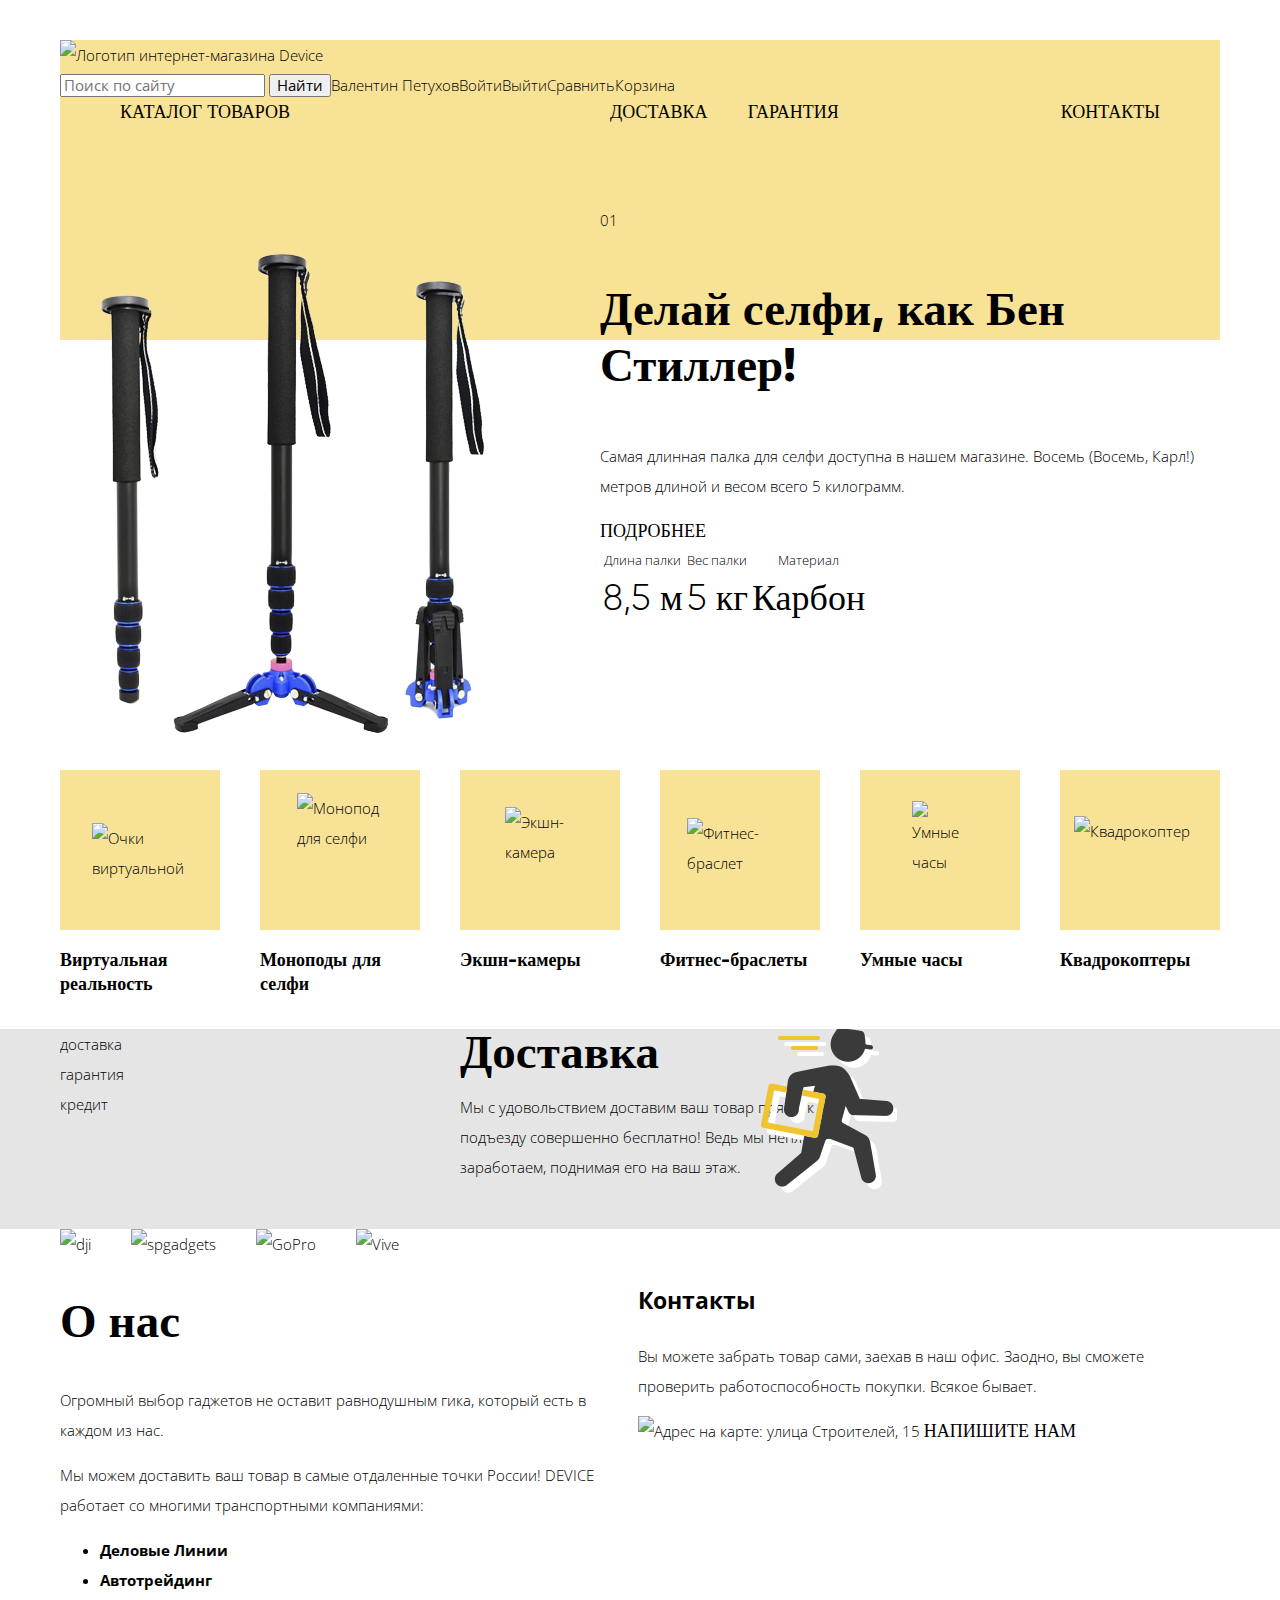
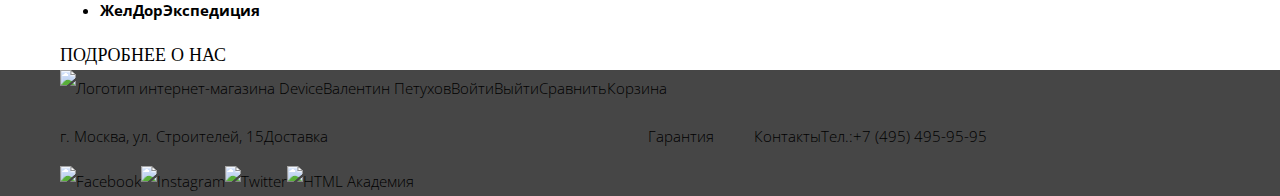
==== index.html @ 49c90ac2 "main page layout added" ====
<!DOCTYPE html>
<html lang="ru">
<head>
    <meta charset="UTF-8">
    <meta name="viewport" content="width=device-width, initial-scale=1.0">
    <meta http-equiv="X-UA-Compatible" content="ie=edge">
    <title>Device</title>
    <link rel="stylesheet" href="css/normalize.css">
    <link rel="stylesheet" href="css/styles.css">
    <link href="https://fonts.googleapis.com/css?family=Open+Sans:300,400&amp;subset=cyrillic" rel="stylesheet">
</head>
<body>
    <header class="main-header">
        <nav class="main-navigation">
            <a class="main-navigation-logo">
                <img src="http://placehold.it/163x35" width="163" height="35" alt="Логотип интернет-магазина Device">
            </a>
            <div class="user-navigation">
                <form class="site-search-form" action="https://echo.htmlacademy.ru" method="GET">
                    <label>
                        <p class="visually-hidden">Поле для ввода строки поиска по сайту</p>
                        <input class="site-search-field" type="text" placeholder="Поиск по сайту">
                    </label>
                    <button type="submit" href="#" class="site-search-button">Найти</button>
                </form>
                <a href="#" class="user-link">Валентин Петухов</a>
                <a href="#" class="login-link">Войти</a>
                <a href="#" class="logout-link">Выйти</a>
                <a href="#" class="compare-link">Сравнить</a>
                <a href="#" class="cart-link">Корзина</a>
            </div>
            <ul class="site-navigation">
                <li class="site-navigation-item">
                    <a href="#">каталог товаров</a>
                    <ul class="sub-navigation">
                        <li class="sub-navigation-item"><a href="#">Виртуальная реальность</a></li>
                        <li class="sub-navigation-item"><a href="#">Фитнес-браслеты</a></li>
                        <li class="sub-navigation-item"><a href="#">Квадрокоптеры</a></li>
                        <li class="sub-navigation-item"><a href="#">Моноподы для селфи</a></li>
                        <li class="sub-navigation-item"><a href="#">Умные часы</a></li>
                        <li class="sub-navigation-item"><a href="#">Экшн-камеры</a></li>
                    </ul>
                </li>
                <li class="site-navigation-item"><a href="#">доставка</a></li>
                <li class="site-navigation-item"><a href="#">гарантия</a></li>
                <li class="site-navigation-item"><a href="#">контакты</a></li>
            </ul>
        </nav>
    </header>
    <main>
        <h1 class="visually-hidden">Интернет-магазин Device</h1>
        <section class="special-offers main-container">
            <h2 class="visually-hidden">Специальные предложения</h2>
            <ul class="special-offers-controls">
                <li>
                    <label for="offer-1"><span class="visually-hidden">Специальное предложение 1</span></label>
                    <input class="visually-hidden" id="offer-1" type="radio" name="special-offers-controls" checked>
                </li>
                <li>
                    <label for="offer-2"><span class="visually-hidden">Специальное предложение 2</span></label>
                    <input class="visually-hidden" id="offer-2" type="radio" name="special-offers-controls">
                </li>
                <li>
                    <label for="offer-3"><span class="visually-hidden">Специальное предложение 3</span></label>
                    <input class="visually-hidden" id="offer-3" type="radio" name="special-offers-controls">
                </li>
            </ul>
            <ul class="special-offers-list">
                <li class="special-offers-item">
                    <h3 class="visually-hidden">Палка для селфи</h3>
                    <p class="special-offers-number">01</p>
                    <img class="special-offers-image" src="img/slider-1.png" 
                        width="384" height="486" alt="Палка селфи">
                    <p class="special-offers-title">Делай селфи, как Бен Стиллер!</p>
                    <p class="special-offers-decription">
                        Самая длинная палка для селфи доступна в нашем магазине.
                        Восемь (Восемь, Карл!) метров длиной и весом всего 5 килограмм.
                    </p>
                    <a href="#" class="button">Подробнее</a>
                    <table class="special-offers-features">
                        <caption class="visually-hidden">Параметры товара</caption>
                        <tr>
                            <th>Длина палки</th>
                            <th>Вес палки</th>
                            <th>Материал</th>
                        </tr>
                        <tr>
                            <td>8,5 м</td>
                            <td>5 кг</td>
                            <td>Карбон</td>
                        </tr>
                    </table>
                </li>
                <li class="special-offers-item hidden">
                    <h3 class="visually-hidden">Фитнес-браслет</h3>
                    <p class="special-offers-number">02</p>
                    <img class="special-offers-image" src="http://placehold.it/384x486" 
                        width="384" height="486" alt="Фитнес-браслет">
                    <p class="special-offers-title">Худеем правильно!</p>
                    <p class="special-offers-decription">
                        Мотивирующие фитнес-браслеты помогут найти в себе силы 
                        не пропускать занятия и соблюдать диету.
                    </p>
                    <a href="#" class="button">Подробнее</a>
                    <table class="special-offers-features">
                        <caption class="visually-hidden">Параметры товара</caption>
                        <tr>
                            <th>Без подзарядки</th>
                        </tr>
                        <tr>
                            <td>48 часов</td>
                        </tr>
                    </table>
                </li>
                <li class="special-offers-item hidden">
                    <h3 class="visually-hidden">Квадрокоптер</h3>
                    <p class="special-offers-number">03</p>
                    <img class="special-offers-image" src="http://placehold.it/526x334" 
                        width="526" height="334" alt="Изображение палки селфи">
                    <p class="special-offers-title">Порхает как бабочка, жалит как пчела!</p>
                    <p class="special-offers-decription">
                        Этот обычный, на первый взгляд, квадрокоптер оснащен 
                        мощным лазером, замаскированным под стандартную камеру.
                    </p>
                    <a href="#" class="button">Подробнее</a>
                    <table class="special-offers-features">
                        <caption class="visually-hidden">Параметры товара</caption>
                        <tr>
                            <th>Дальность полета</th>
                            <th>Радиус поражения</th>
                        </tr>
                        <tr>
                            <td>800 м</td>
                            <td>50 м</td>
                        </tr>
                    </table>
                </li>
            </ul>
        </section>
        <section class="product-types main-container">
            <h2 class="visually-hidden">Перечень типов продуктов</h2>
            <ul class="product-types-list">
                <li class="product-types-item">
                    <a href="#">
                        <p class="product-type-image">
                            <img src="http://placehold.it/97x55" width="97" height="55"
                                alt="Очки виртуальной реальности">
                        </p>
                        <p class="product-type-name">Виртуальная реальность</p>
                    </a>
                </li>
                <li class="product-types-item">
                    <a href="monopods_catalog.html">
                        <p class="product-type-image">
                            <img src="http://placehold.it/86x115" width="86" height="115"
                                alt="Монопод для селфи">
                        </p>
                        <p class="product-type-name">Моноподы для селфи</p>
                    </a>
                </li>
                <li class="product-types-item">
                    <a href="#">
                        <p class="product-type-image">
                            <img src="http://placehold.it/71x87" width="71" height="87"
                                alt="Экшн-камера">
                        </p>
                        <p class="product-type-name">Экшн-камеры</p>
                    </a>
                </li>
                <li class="product-types-item">
                    <a href="#">
                        <p class="product-type-image">
                            <img src="http://placehold.it/107x65" width="107" height="65"
                                alt="Фитнес-браслет">
                        </p>
                        <p class="product-type-name">Фитнес-браслеты</p>
                    </a>
                </li>
                <li class="product-types-item">
                    <a href="#">
                        <p class="product-type-image">
                            <img src="http://placehold.it/56x98" width="56" height="98"
                                alt="Умные часы">
                        </p>
                        <p class="product-type-name">Умные часы</p>
                    </a>
                </li>
                <li class="product-types-item">
                    <a href="#">
                        <p class="product-type-image">
                            <img src="http://placehold.it/97x55" width="132" height="69"
                                alt="Квадрокоптер">
                        </p>
                        <p class="product-type-name">Квадрокоптеры</p>
                    </a>
                </li>
            </ul>
        </section>
        <section class="services">
            <h2 class="visually-hidden">Список услуг магазина</h2>
            <ul class="services-list main-container">
                <li class="services-item">
                    <label for="service-1">доставка</label>
                    <input class="check-box visually-hidden" type="radio" name="service-item" id="service-1" checked>
                    <div class="service-details">
                        <p class="service-name">Доставка</p>
                        <p class="service-description">
                            Мы с удовольствием доставим ваш товар прямо к вашему подъезду совершенно бесплатно! 
                            Ведь мы неплохо заработаем, поднимая его на ваш этаж.
                        </p>
                        <img class="service-image" src="img/delivery.png" 
                            width="136" height="164" alt="Изображение услуги доставки">
                    </div>
                </li>
                <li class="services-item">
                    <label for="service-2">гарантия</label>
                    <input class="check-box visually-hidden" type="radio" name="service-item" id="service-2">
                    <div class="service-details">
                        <p class="service-name">Гарантия</p>
                        <p class="service-description">
                            Если из-за возгорания купленного у нас товара у вас сгорит дом — не переживайте, 
                            мы выдадим вам новый. Товар, не дом, конечно же.
                        </p>
                        <img class="service-image" src="http://placehold.it/171x194" 
                            width="171" height="194" alt="Изображение услуги гарантии">
                    </div>
                </li>
                <li class="services-item">
                    <label for="service-3">кредит</label>
                    <input class="check-box visually-hidden" type="radio" name="service-item" id="service-3">
                    <div class="service-details">
                        <p class="service-name">Кредит</p>
                        <p class="service-description">
                            Залезть в долговую яму стало проще! Кредитные консультанты подберут для вас 
                            наиболее выгодные условия кредита. Выгодные для нашего банка, разумеется.
                        </p>
                        <img class="service-image" src="http://placehold.it/156x186" 
                            width="156" height="186" alt="Изображение услуги кредит">
                    </div>
                </li>
            </ul>
        </section>
        <section class="partners main-container">
            <h2 class="visually-hidden">Список партнеров</h2>
            <ul class="partners-list">
                <li class="partners-list-item">
                    <a href="http://">
                        <img src="http://placehold.it/260x100" width="260" height="100" 
                            alt="dji">
                    </a>
                </li>
                <li class="partners-list-item">
                    <a href="http://">
                        <img src="http://placehold.it/260x100" width="260" height="100" 
                            alt="spgadgets">
                    </a>
                </li>
                <li class="partners-list-item">
                    <a href="http://">
                        <img src="http://placehold.it/260x100" width="260" height="100" 
                            alt="GoPro">
                    </a>
                </li>
                <li class="partners-list-item">
                    <a href="http://">
                        <img src="http://placehold.it/260x100" width="260" height="100" 
                            alt="Vive">
                    </a>
                </li>
            </ul>
        </section>
        <div class="about-us-contancts-wrapper main-container">
            <section class="about-us">
                <h2 class="about-us-header">О нас</h2>
                <p>Огромный выбор гаджетов не оставит равнодушным гика, который есть в каждом из нас.</p>
                <p>
                    Мы можем доставить ваш товар в самые отдаленные точки России! 
                    DEVICE работает со многими транспортными компаниями:
                </p>
                <ul class="transport-companies-list">
                    <li>Деловые Линии</li>
                    <li>Автотрейдинг</li>
                    <li>ЖелДорЭкспедиция</li>
                </ul>    
                <a class="button" href="http://">Подробнее о нас</a>
            </section>
            <section class="contacts">
                <h2 class="contacts-header">Контакты</h2>
                <p>
                    Вы можете забрать товар сами, заехав в наш офис. Заодно, вы сможете проверить работоспособность покупки. 
                    Всякое бывает.
                </p>
                <img src="http://placehold.it/560x222" width="560" height="222" alt="Адрес на карте: улица Строителей, 15">
                <a class="button" href="http://">Напишите нам</a>
            </section>
        </div>
    </main>
    <footer class="main-footer">
        <div class="footer-wrapper main-container">
            <div class="footer-user-navigation">
                <a class="footer-navigation-logo">
                    <img src="http://placehold.it/163x35" width="163" height="35" alt="Логотип интернет-магазина Device">
                </a>
                <div class="user-navigation">
                    <a href="#" class="user-link">Валентин Петухов</a>
                    <a href="#" class="login-link">Войти</a>
                    <a href="#" class="logout-link">Выйти</a>
                    <a href="#" class="compare-link">Сравнить</a>
                    <a href="#" class="cart-link">Корзина</a>
                </div>
            </div>
            <div class="footer-contacts-site-navigation">
                <p class="address">г. Москва, ул. Строителей, 15</p>
                <ul class="footer-site-navigation">
                    <li class="site-navigation-item"><a href="#">Доставка</a></li>
                    <li class="site-navigation-item"><a href="#">Гарантия</a></li>
                    <li class="site-navigation-item"><a href="#">Контакты</a></li>
                </ul>
                <p class="phone">Тел.:<a href="tel:+7(495)495-95-95">+7 (495) 495-95-95</a></p>
            </div>
            <div class="footer-social-links-logo">
                <ul class="footer-social-links">
                    <li class="social-links-item">
                        <a href="http://facebook.com">
                            <img class="social-image" src="http://placehold.it/32x32" width="32" height="32" alt="Facebook">
                            <span class="visually-hidden">Facebook</span>
                        </a>
                    </li>
                    <li class="social-links-item">
                        <a href="http://instagram.com">
                            <img class="social-image" src="http://placehold.it/32x32" width="32" height="32" alt="Instagram">
                            <span class="visually-hidden">Instagram</span>
                        </a>
                    </li>
                    <li class="social-links-item">
                        <a href="http://twitter.com">
                            <img class="social-image" src="http://placehold.it/32x32" width="32" height="32" alt="Twitter">
                            <span class="visually-hidden">Twitter</span>
                        </a>
                    </li>
                </ul>
                <a href="#" class="html-academy-logo">
                    <img src="http://placehold.it/27x35" width="27" height="35" alt="HTML Академия">
                    <span class="visually-hidden">HTML Академия</span>
                </a>
            </div>
        </div>
    </footer>

    <!-- Modals -->
    <section class="modal-write-us modal hidden">
        <h3 class="visually-hidden">Форма для отправки сообщения</h3>
        <form method="POST" action="https://echo.htmlacademy.ru">
            <p class="name-email">
                <label class="name-label">Ваше имя:
                    <input type="text" id="name" placeholder="Имя Фамилия">
                </label>
                <label class="email-label">Ваш e-mail:
                    <input type="text" id="email" placeholder="email@example.com">
                </label>
            </p>
            <label class="message-label">Текст письма:
                <textarea id="message" cols="30" rows="10" placeholder="В свободной форме"></textarea>
            </label>
            <button class="button" type="submit">Отправить</button>
        </form>
        <button class="modal-close" type="button"><span class="visually-hidden">Закрыть</span></button>
    </section>
    
    <section class="modal-contacts-map modal hidden">
        <h3 class="visually-hidden">Адрес магазина на карте</h3>
        <img src="http://placehold.it/960x559" width="960" height="559"
            alt="Адрес магазина: Москва улица Строителей дом 15">
        <button class="modal-close" type="button"><span class="visually-hidden">Закрыть</span></button>
    </section>
    
    <div class="modal-layer"></div>
</body>
</html>
---- css/styles.css ----
/*External fonts*/
@font-face {
    font-family: 'gilroy-extrabold';
    src: url('../fonts/gilroy-extrabold-webfont.woff2') format('woff2'),
         url('../fonts/gilroy-extrabold-webfont.woff') format('woff');
    font-weight: normal;
    font-style: normal;
}

@font-face {
    font-family: 'gilroy-light';
    src: url('../fonts/gilroy-light-webfont.woff2') format('woff2'),
         url('../fonts/gilroy-light-webfont.woff') format('woff');
    font-weight: normal;
    font-style: normal;
}

/*Base styling*/

*, 
*::before, 
*::after {
    box-sizing: inherit;
}

.visually-hidden:not(:focus):not(:active),
input[type="checkbox"].visually-hidden,
input[type="radio"].visually-hidden {
    position: absolute;

    width: 1px;
    height: 1px;
    margin: -1px;
    border: 0;
    padding: 0;

    white-space: nowrap;
    clip-path: inset(100%);
    clip: rect(0 0 0 0);
    overflow: hidden;
}

body {
    font-family: 'Open Sans', sans-serif;
    font-size: 15px;
    line-height: 2;
    font-weight: 300;
    font-style: normal;

    box-sizing: border-box;
    min-width: 1200px;
}

a {
    color: inherit;
    text-decoration: none;
}

.button {
    font-family: "gilroy-extrabold";
    font-size: 18px;
    line-height: 1.33;
    text-transform: uppercase;
}

.hidden {
    display: none;
}

/* main page*/
.main-container {
    width: 1160px;
    margin: 0 auto;
}

/* Header */

.main-header {
    color: black;
    background-color: #f7e296;

    width: 1160px;
    height: 300px;
    margin: 40px auto 0;

/*     position: relative;
    z-index: 1; */
}

.user-navigation {
    display: flex;
}

.site-navigation {
    font-family: "gilroy-extrabold";
    font-size: 18px;
    line-height: 1.33;
    text-transform: uppercase;

    list-style: none;
    padding: 0;
    margin: 0 60px 0 60px;

    display: flex;
}

.site-navigation-item:first-child {
    margin-right: 320px;
}

.site-navigation-item:nth-child(2) {
    margin-right: 40px;
}

.site-navigation-item:nth-child(3) {
    margin-right: auto;
}

.sub-navigation {
    font-family: 'Open Sans', sans-serif;
    font-size: 15px;
    line-height: 2.4;
    font-weight: 300;
    font-style: normal;
    text-transform: none;

    list-style: none;
    padding: 0;

    display: none;
    flex-wrap: wrap;
}

.site-navigation-item:first-child:hover > .sub-navigation {
    display: flex;
}

/*special offers*/

.special-offers {
    margin-top: -150px;
}

.special-offers-list {
    list-style: none;
}

.special-offers-controls {
    display: none;
}

.special-offers-item {
    padding-left: 500px;
    min-height: 550px;
}

.special-offers-image {
    position: absolute;
    margin-left: -500px;
}

.special-offers-title {
    font-family: "gilroy-extrabold";
    font-size: 47px;
    line-height: 1.19;
    font-weight: 800;
    font-style: normal;
}

.special-offers-features th {
    font-size: 13px;
    line-height: 1.5;
    font-weight: 300;
    font-style: normal;
}

.special-offers-features td {
    font-family: "gilroy-light";
    font-size: 36px;
    line-height: 1.33;
    font-weight: 300;
    font-style: normal;
}

/*product types*/

.product-types-list {
    list-style: none;
    padding: 0;

    display: flex;
    flex-wrap: wrap;
}

.product-types-item {
    width: 160px;
    margin-right: 40px;
}

.product-types-item:last-child {
    margin-right: 0;
}

.product-type-image {
    height: 160px;
    margin: 0;

    background-color: rgba(240, 197, 46, 0.5);

    display: flex;
    justify-content: center;
    align-items: center;
}

.product-type-name {
    font-family: "gilroy-extrabold";
    font-size: 18px;
    line-height: 1.33;
    font-weight: 800;
    font-style: normal;
}

/* Services*/

.services {
    background-color: #e5e5e5;

    min-height: 200px;
}

.services-list {
    list-style: none;
    padding: 0;
}

.services-item {
    position: relative;
}

.service-details {
    position: absolute;
    margin-left: 400px;
    top: 0;

    display: none;
}

.check-box:checked + .service-details {
    display: block;
}

.service-name {
    font-family: "gilroy-extrabold";
    font-size: 47px;
    line-height: 1.02;
    font-weight: 800;
    font-style: normal;

    margin: 0;
}

.service-description {
    width: 437px;
}

.service-image {
    position: absolute;
    top: 0;
    right: 0;
}

/*Partners*/
.partners-list {
    list-style: none;
    padding: 0;
    margin: 0;

    display: flex;
}

.partners-list-item {
    margin-right: 40px;
}

.partners-list-item:last-child {
    margin-right: 0;
}

/* about us*/

.about-us-contancts-wrapper {
    display: flex;
}

.about-us-header {
    font-family: "gilroy-extrabold";
    font-size: 47px;
    line-height: 1.02;
    font-weight: 800;
    font-style: normal;
}

.transport-companies-list {
    font-weight: bold;
}

/*Footer*/

.main-footer {
    background-color: #464646;
}

.footer-user-navigation {
    font-size: 15px;
    line-height: 2.4;

    display: flex;
}

.footer-contacts-site-navigation {
    display: flex;
}

.footer-social-links-logo {
    display: flex;
}

.footer-site-navigation {
    list-style: none;
    padding: 0;
    
    display: flex;
}

.footer-social-links {
    list-style: none;
    padding: 0;
    margin: 0;
    
    display: flex;
}

/*Modals*/
.modal-write-us label {
    font-family: "gilroy-extrabold";
    font-size: 18px;
    line-height: 1.33;
    font-weight: 800;
    font-style: normal;
}

/*Catalog */
.catalog-header {
    font-family: "gilroy-extrabold";
    font-size: 47px;
    line-height: 1.02;
    font-weight: 800;
    font-style: normal;
}

/*breadcrumbs*/
.breadcrumbs-item {
    font-size: 14px;
    line-height: 1.71;
    font-weight: 300;
    font-style: normal;
}

/*catalog-filter*/
.catalog-filter-header {
    font-family: "gilroy-extrabold";
    font-size: 16px;
    line-height: 1.5;
    font-weight: 800;
    letter-spacing: 3.2px;
    font-style: normal;
    text-transform: uppercase;
}

.catalog-filter legend {
    font-family: "gilroy-extrabold";
    font-size: 18px;
    line-height: 1.33;
    font-weight: 800;
    letter-spacing: 0.2px;
    font-style: normal;
}

.catalog-filter label {
    font-size: 14px;
    line-height: 2.86;
    font-weight: 300;
    font-style: normal;
}

/*Products*/
.products-sort-header {
    font-family: "gilroy-extrabold";
    font-size: 16px;
    line-height: 1.5;
    font-weight: 800;
    letter-spacing: 3.2px;
    font-style: normal;
    text-transform: uppercase;  
}

.products-sort-type-item {
    font-size: 14px;
    line-height: 1.29;
    font-weight: 300;
    font-style: normal;
}

.compare-button {
    font-size: 13px;
    line-height: 2.77;
    font-weight: 300;
    font-style: normal;
}

.product-name {
    font-family: "gilroy-extrabold";
    font-size: 18px;
    line-height: 1.33;
    font-weight: 800;
    letter-spacing: 0.2px;
    font-style: normal;
}

.product-price {
    font-family: "gilroy-light";
    font-size: 16px;
    line-height: 1.5;
    font-weight: 300;
    letter-spacing: 0.2px;
    font-style: normal;
}

.pagination-item {
    font-family: "gilroy-extrabold";
    font-size: 16px;
    line-height: 1.5;
    font-weight: 800;
    letter-spacing: 3.2px;
    font-style: normal;
}
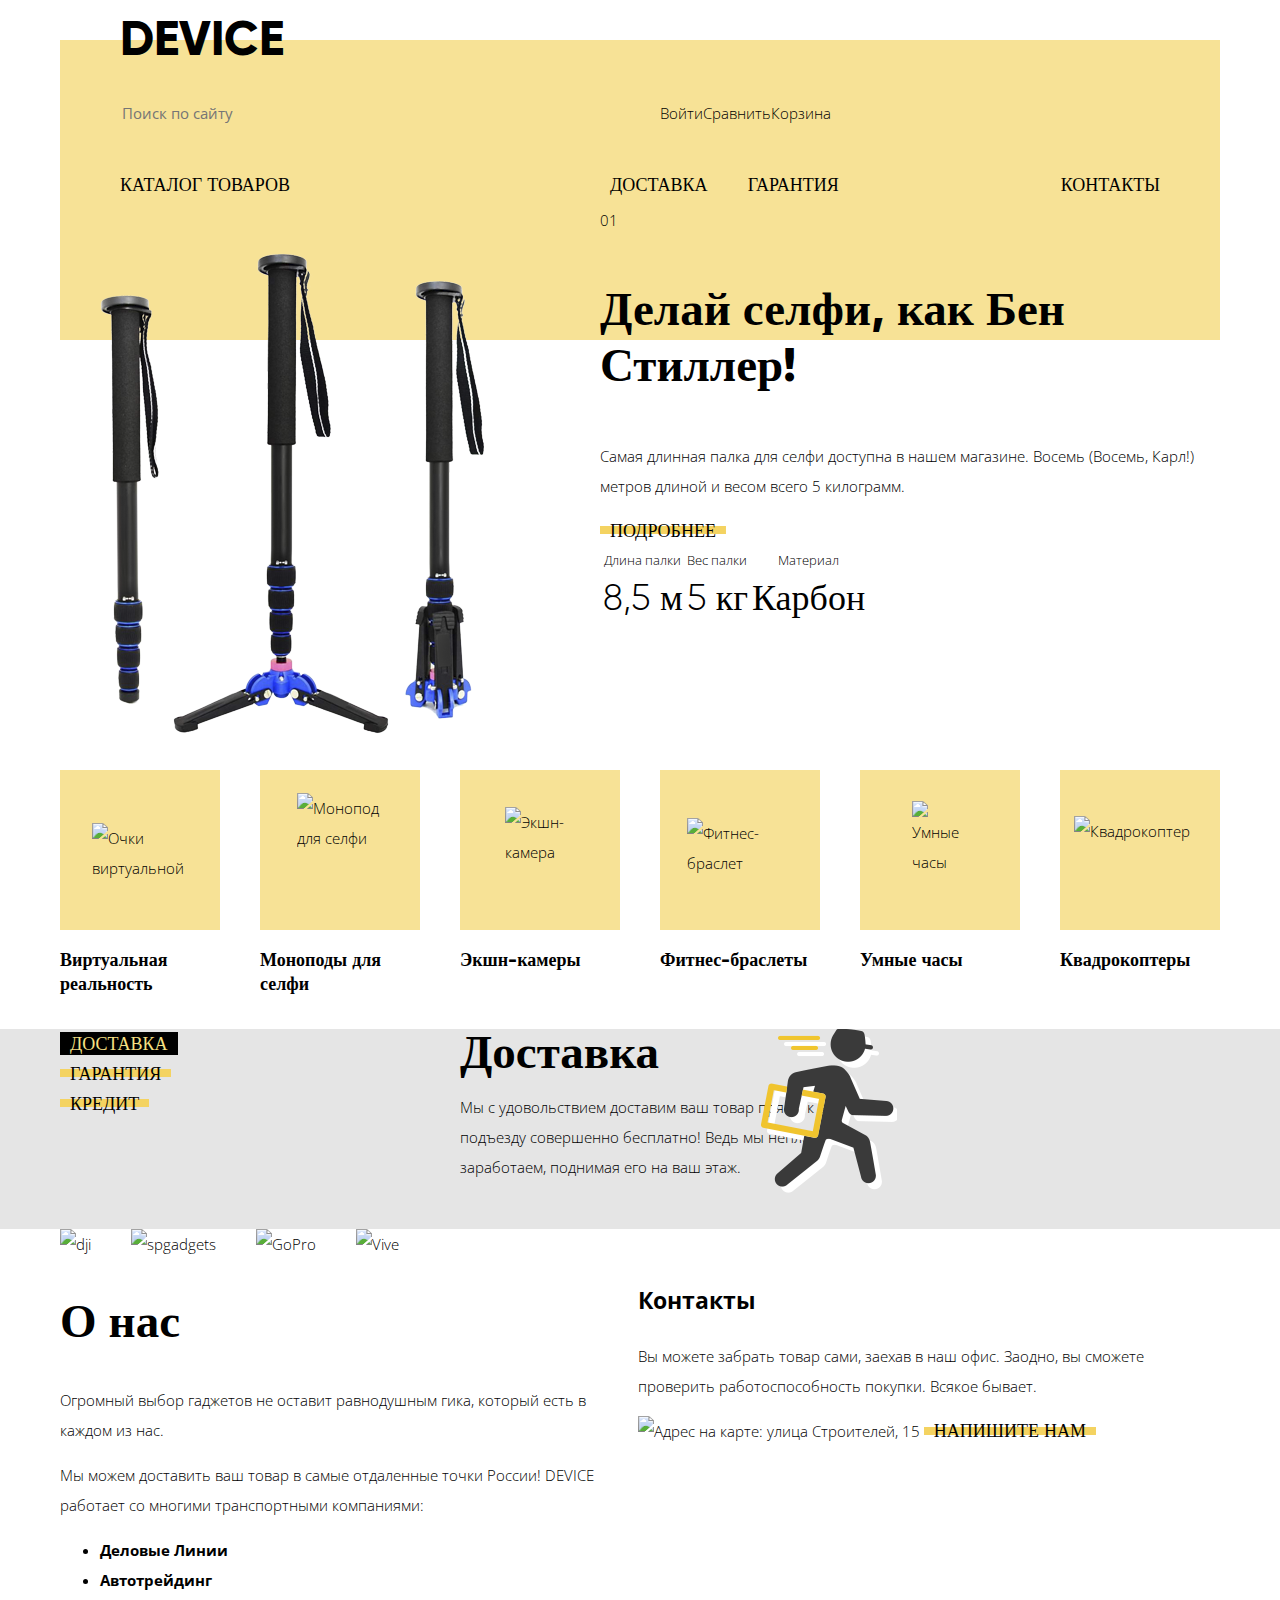
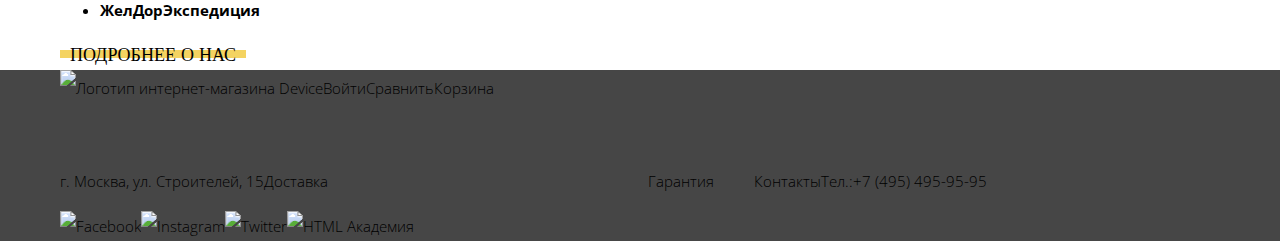
==== commit 267aea86: "header layout corrections" ====
--- a/index.html
+++ b/index.html
@@ -12,16 +12,14 @@
 <body>
     <header class="main-header">
         <nav class="main-navigation">
-            <a class="main-navigation-logo">
-                <img src="http://placehold.it/163x35" width="163" height="35" alt="Логотип интернет-магазина Device">
-            </a>
+            <a class="main-navigation-logo">DEVICE</a>
             <div class="user-navigation">
                 <form class="site-search-form" action="https://echo.htmlacademy.ru" method="GET">
-                    <label>
-                        <p class="visually-hidden">Поле для ввода строки поиска по сайту</p>
-                        <input class="site-search-field" type="text" placeholder="Поиск по сайту">
+                    <label for="site-search-field"> <!-- TODO: Place search pic on label? -->
+                        <p class="visually-hidden">Поле поиска по сайту</p>
                     </label>
-                    <button type="submit" href="#" class="site-search-button">Найти</button>
+                    <input class="site-search-field" type="text" placeholder="Поиск по сайту" id="site-search-field">
+                    <button class="site-search-button" type="submit">Найти</button>
                 </form>
                 <a href="#" class="user-link">Валентин Петухов</a>
                 <a href="#" class="login-link">Войти</a>
@@ -36,7 +34,7 @@
                         <li class="sub-navigation-item"><a href="#">Виртуальная реальность</a></li>
                         <li class="sub-navigation-item"><a href="#">Фитнес-браслеты</a></li>
                         <li class="sub-navigation-item"><a href="#">Квадрокоптеры</a></li>
-                        <li class="sub-navigation-item"><a href="#">Моноподы для селфи</a></li>
+                        <li class="sub-navigation-item"><a href="monopods_catalog.html">Моноподы для селфи</a></li>
                         <li class="sub-navigation-item"><a href="#">Умные часы</a></li>
                         <li class="sub-navigation-item"><a href="#">Экшн-камеры</a></li>
                     </ul>
@@ -200,8 +198,8 @@
             <h2 class="visually-hidden">Список услуг магазина</h2>
             <ul class="services-list main-container">
                 <li class="services-item">
-                    <label for="service-1">доставка</label>
                     <input class="check-box visually-hidden" type="radio" name="service-item" id="service-1" checked>
+                    <label class="button" for="service-1">доставка</label>
                     <div class="service-details">
                         <p class="service-name">Доставка</p>
                         <p class="service-description">
@@ -213,8 +211,8 @@
                     </div>
                 </li>
                 <li class="services-item">
-                    <label for="service-2">гарантия</label>
                     <input class="check-box visually-hidden" type="radio" name="service-item" id="service-2">
+                    <label class="button" for="service-2">гарантия</label>
                     <div class="service-details">
                         <p class="service-name">Гарантия</p>
                         <p class="service-description">
@@ -226,8 +224,8 @@
                     </div>
                 </li>
                 <li class="services-item">
-                    <label for="service-3">кредит</label>
                     <input class="check-box visually-hidden" type="radio" name="service-item" id="service-3">
+                    <label class="button" for="service-3">кредит</label>
                     <div class="service-details">
                         <p class="service-name">Кредит</p>
                         <p class="service-description">
--- a/css/styles.css
+++ b/css/styles.css
@@ -47,8 +47,13 @@
     font-weight: 300;
     font-style: normal;
 
+    background-color: #fff;
+
     box-sizing: border-box;
     min-width: 1200px;
+
+    display: flex;
+    flex-direction: column;
 }
 
 a {
@@ -61,6 +66,18 @@
     font-size: 18px;
     line-height: 1.33;
     text-transform: uppercase;
+
+    background-image: linear-gradient(#f4d361, #f4d361);
+    background-size: 100% 8px;
+    background-repeat: no-repeat;
+    background-position: center;
+
+    padding-right: 10px;
+    padding-left: 10px; 
+}
+
+.button:hover {
+    background-size: 100%;
 }
 
 .hidden {
@@ -82,13 +99,59 @@
     width: 1160px;
     height: 300px;
     margin: 40px auto 0;
+    padding: 0 60px;
 
 /*     position: relative;
     z-index: 1; */
 }
 
+.main-navigation-logo {
+    font-family: "gilroy-extrabold";
+    font-size: 48px;
+    line-height: 1;
+
+    color: #000;
+    
+    display: block;
+    margin: -25px 0 35px 0;
+}
+
 .user-navigation {
     display: flex;
+    margin-bottom: 45px;
+}
+
+.site-search-form {
+    min-width: 440px;
+    margin-right: 100px;
+}
+
+.site-search-field {
+    background-color: transparent;
+    border: none;
+
+    width: 340px;
+}
+
+.site-search-field:focus {
+    outline: none;
+    border-bottom: 1px solid #000;
+}
+
+.site-search-button {
+    display: none;
+}
+
+.site-search-field:focus + .site-search-button {
+    display: inline;
+}
+
+.user-link {
+    display: none;
+}
+
+.logout-link {
+    display: none;
 }
 
 .site-navigation {
@@ -99,7 +162,7 @@
 
     list-style: none;
     padding: 0;
-    margin: 0 60px 0 60px;
+    margin: 0;
 
     display: flex;
 }
@@ -126,14 +189,34 @@
 
     list-style: none;
     padding: 0;
-
-    display: none;
+    width: 600px;
+
+    display: none;
+}
+
+.site-navigation-item:first-child:hover > .sub-navigation {
+    display: flex;
     flex-wrap: wrap;
-}
-
-.site-navigation-item:first-child:hover > .sub-navigation {
-    display: flex;
-}
+
+    position: absolute;
+}
+
+.sub-navigation-item {
+    margin-right: 40px;
+}
+
+.sub-navigation-item:nth-child(3n + 1) {
+    min-width: 200px;
+}
+
+.sub-navigation-item:nth-child(3n + 2) {
+    min-width: 160px;
+}
+
+.sub-navigation-item:nth-child(6n) {
+    min-width: 200px;
+}
+
 
 /*special offers*/
 
@@ -245,8 +328,16 @@
     display: none;
 }
 
-.check-box:checked + .service-details {
+.check-box:checked ~ .service-details {
     display: block;
+}
+
+.check-box:checked + .button {
+    width: 278px;
+
+    color: #f7e184;
+    background-color: #000;
+    background-image: none;
 }
 
 .service-name {
@@ -359,11 +450,29 @@
 }
 
 /*breadcrumbs*/
+
+.breadcrumbs-list {
+    list-style: none;
+    margin: 0;
+    padding: 0;
+
+    display: flex;
+    flex-wrap: wrap;
+}
+
 .breadcrumbs-item {
     font-size: 14px;
     line-height: 1.71;
     font-weight: 300;
     font-style: normal;
+
+    margin-right: 40px;
+}
+
+/*Product catalog*/
+
+.catalog-wrapper {
+    display: flex;
 }
 
 /*catalog-filter*/
@@ -394,6 +503,16 @@
 }
 
 /*Products*/
+
+.products-sort-type {
+    list-style: none;
+
+    margin: 0;
+    padding: 0;
+
+    display: flex;
+}
+
 .products-sort-header {
     font-family: "gilroy-extrabold";
     font-size: 16px;
@@ -411,11 +530,30 @@
     font-style: normal;
 }
 
+.products-list {
+    list-style: none;
+    margin: 0;
+    padding: 0;
+
+    display: flex;
+    flex-wrap: wrap;
+}
+
+.products-item {
+    margin-right: 40px;
+}
+
+.add-to-bucket-button {
+    display: none;
+}
+
 .compare-button {
     font-size: 13px;
     line-height: 2.77;
     font-weight: 300;
     font-style: normal;
+
+    display: none;
 }
 
 .product-name {
@@ -436,6 +574,14 @@
     font-style: normal;
 }
 
+.pagination {
+    list-style: none;
+    margin: 0;
+    padding: 0;
+
+    display: flex;
+}
+
 .pagination-item {
     font-family: "gilroy-extrabold";
     font-size: 16px;
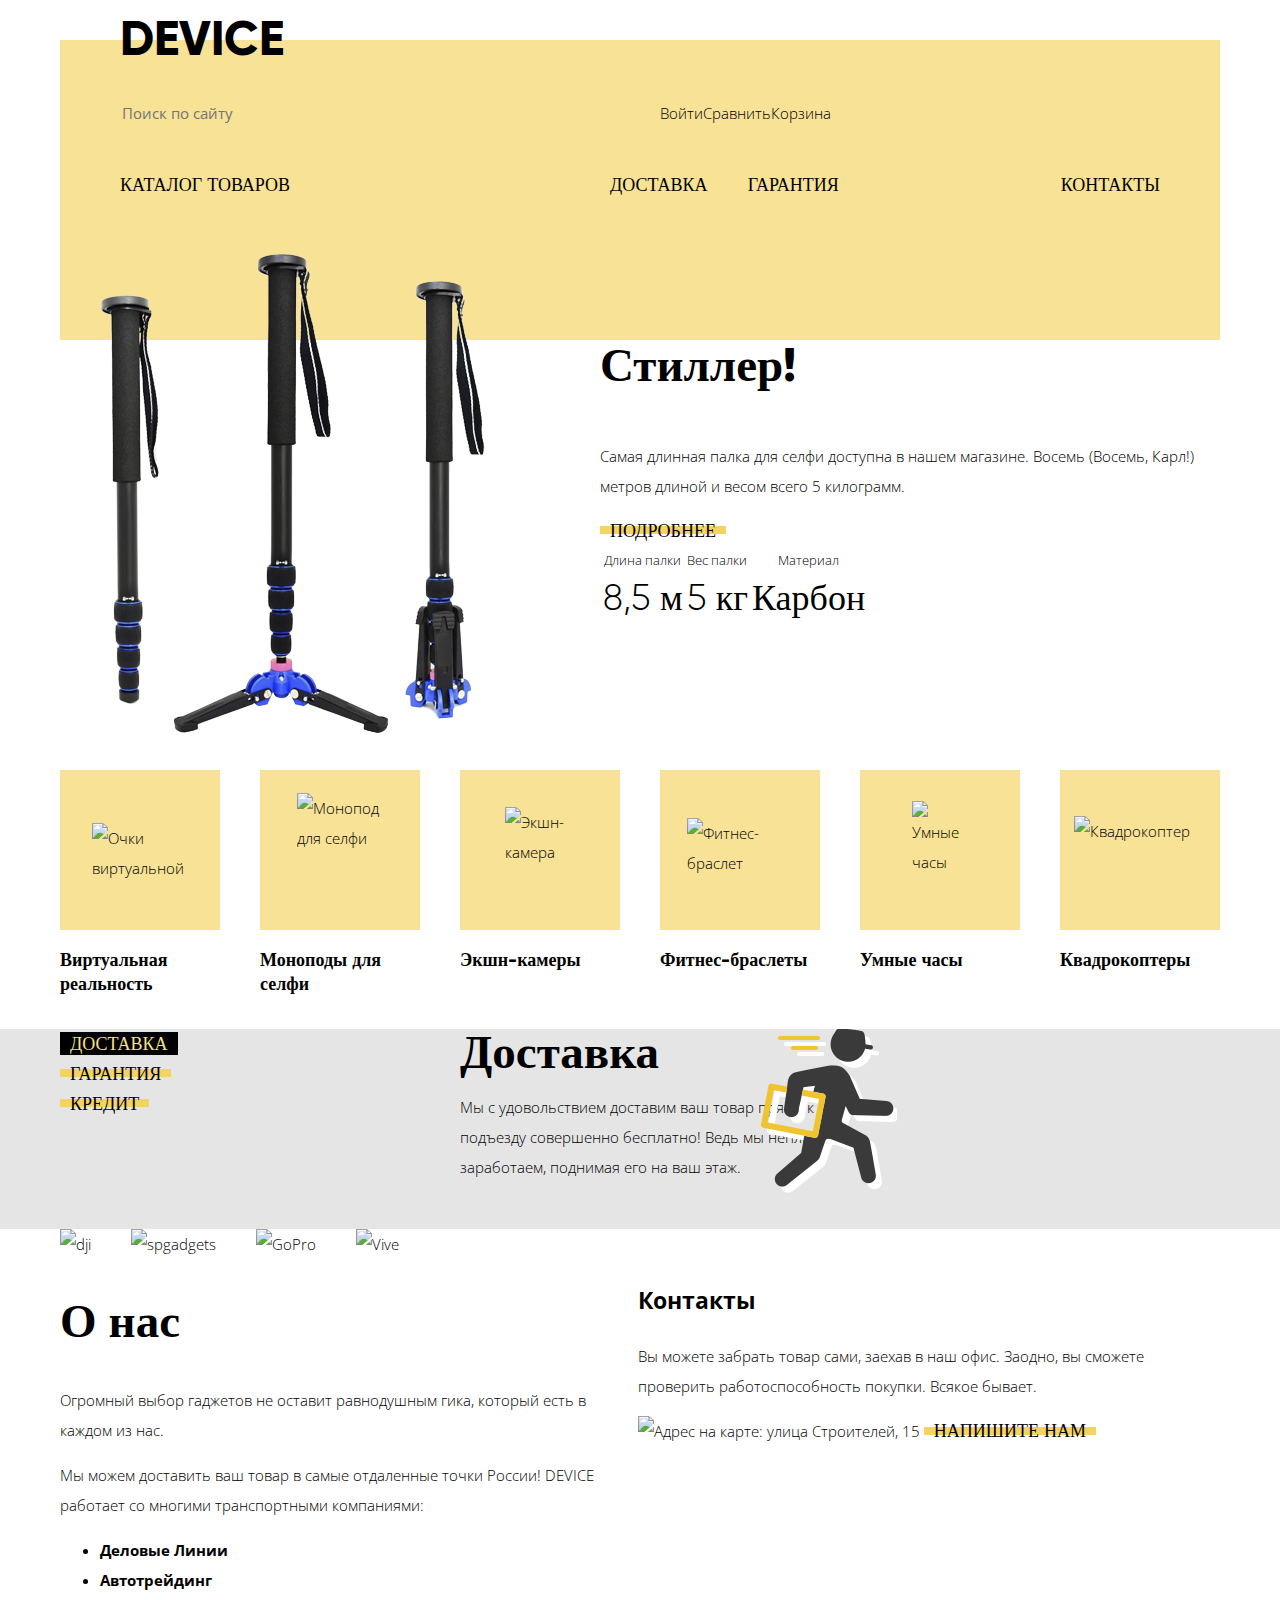
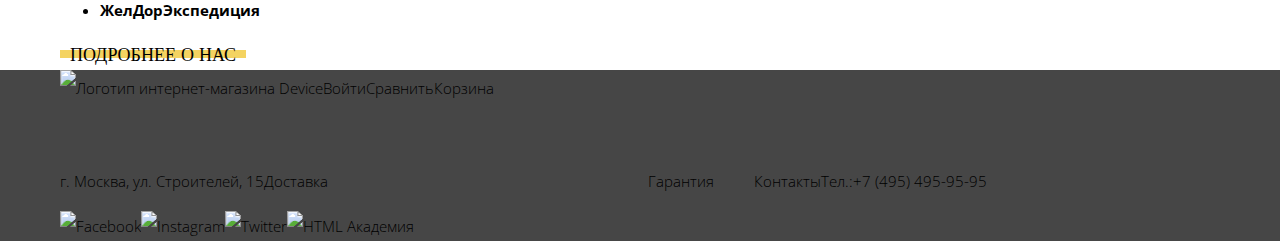
==== commit 25c79573: "header dropdown menu fixed" ====
--- a/index.html
+++ b/index.html
@@ -9,10 +9,10 @@
     <link rel="stylesheet" href="css/styles.css">
     <link href="https://fonts.googleapis.com/css?family=Open+Sans:300,400&amp;subset=cyrillic" rel="stylesheet">
 </head>
-<body>
+<body class="main">
     <header class="main-header">
         <nav class="main-navigation">
-            <a class="main-navigation-logo">DEVICE</a>
+            <a class="main-navigation-logo" href="#">DEVICE</a>
             <div class="user-navigation">
                 <form class="site-search-form" action="https://echo.htmlacademy.ru" method="GET">
                     <label for="site-search-field"> <!-- TODO: Place search pic on label? -->
@@ -30,14 +30,16 @@
             <ul class="site-navigation">
                 <li class="site-navigation-item">
                     <a href="#">каталог товаров</a>
-                    <ul class="sub-navigation">
-                        <li class="sub-navigation-item"><a href="#">Виртуальная реальность</a></li>
-                        <li class="sub-navigation-item"><a href="#">Фитнес-браслеты</a></li>
-                        <li class="sub-navigation-item"><a href="#">Квадрокоптеры</a></li>
-                        <li class="sub-navigation-item"><a href="monopods_catalog.html">Моноподы для селфи</a></li>
-                        <li class="sub-navigation-item"><a href="#">Умные часы</a></li>
-                        <li class="sub-navigation-item"><a href="#">Экшн-камеры</a></li>
-                    </ul>
+                    <div class="sub-navigation-wrapper">
+                        <ul class="sub-navigation">
+                            <li class="sub-navigation-item"><a href="#">Виртуальная реальность</a></li>
+                            <li class="sub-navigation-item"><a href="#">Фитнес-браслеты</a></li>
+                            <li class="sub-navigation-item"><a href="#">Квадрокоптеры</a></li>
+                            <li class="sub-navigation-item"><a href="monopods_catalog.html">Моноподы для селфи</a></li>
+                            <li class="sub-navigation-item"><a href="#">Умные часы</a></li>
+                            <li class="sub-navigation-item"><a href="#">Экшн-камеры</a></li>
+                        </ul>
+                    </div>
                 </li>
                 <li class="site-navigation-item"><a href="#">доставка</a></li>
                 <li class="site-navigation-item"><a href="#">гарантия</a></li>
--- a/css/styles.css
+++ b/css/styles.css
@@ -97,12 +97,14 @@
     background-color: #f7e296;
 
     width: 1160px;
-    height: 300px;
     margin: 40px auto 0;
     padding: 0 60px;
-
-/*     position: relative;
-    z-index: 1; */
+    
+    position: relative;
+}
+
+.main .main-header {
+    height: 300px;
 }
 
 .main-navigation-logo {
@@ -179,6 +181,20 @@
     margin-right: auto;
 }
 
+.sub-navigation-wrapper {
+    background-color: #f7e296;
+
+    width: 100%;
+    height: 143px;
+    margin-left: -60px;
+    padding-left: 60px;
+
+    position: absolute;
+    z-index: 1;
+    
+    display: none;
+}
+
 .sub-navigation {
     font-family: 'Open Sans', sans-serif;
     font-size: 15px;
@@ -191,14 +207,12 @@
     padding: 0;
     width: 600px;
 
-    display: none;
-}
-
-.site-navigation-item:first-child:hover > .sub-navigation {
     display: flex;
     flex-wrap: wrap;
-
-    position: absolute;
+}
+
+.site-navigation-item:first-child:hover > .sub-navigation-wrapper {
+    display: block;
 }
 
 .sub-navigation-item {
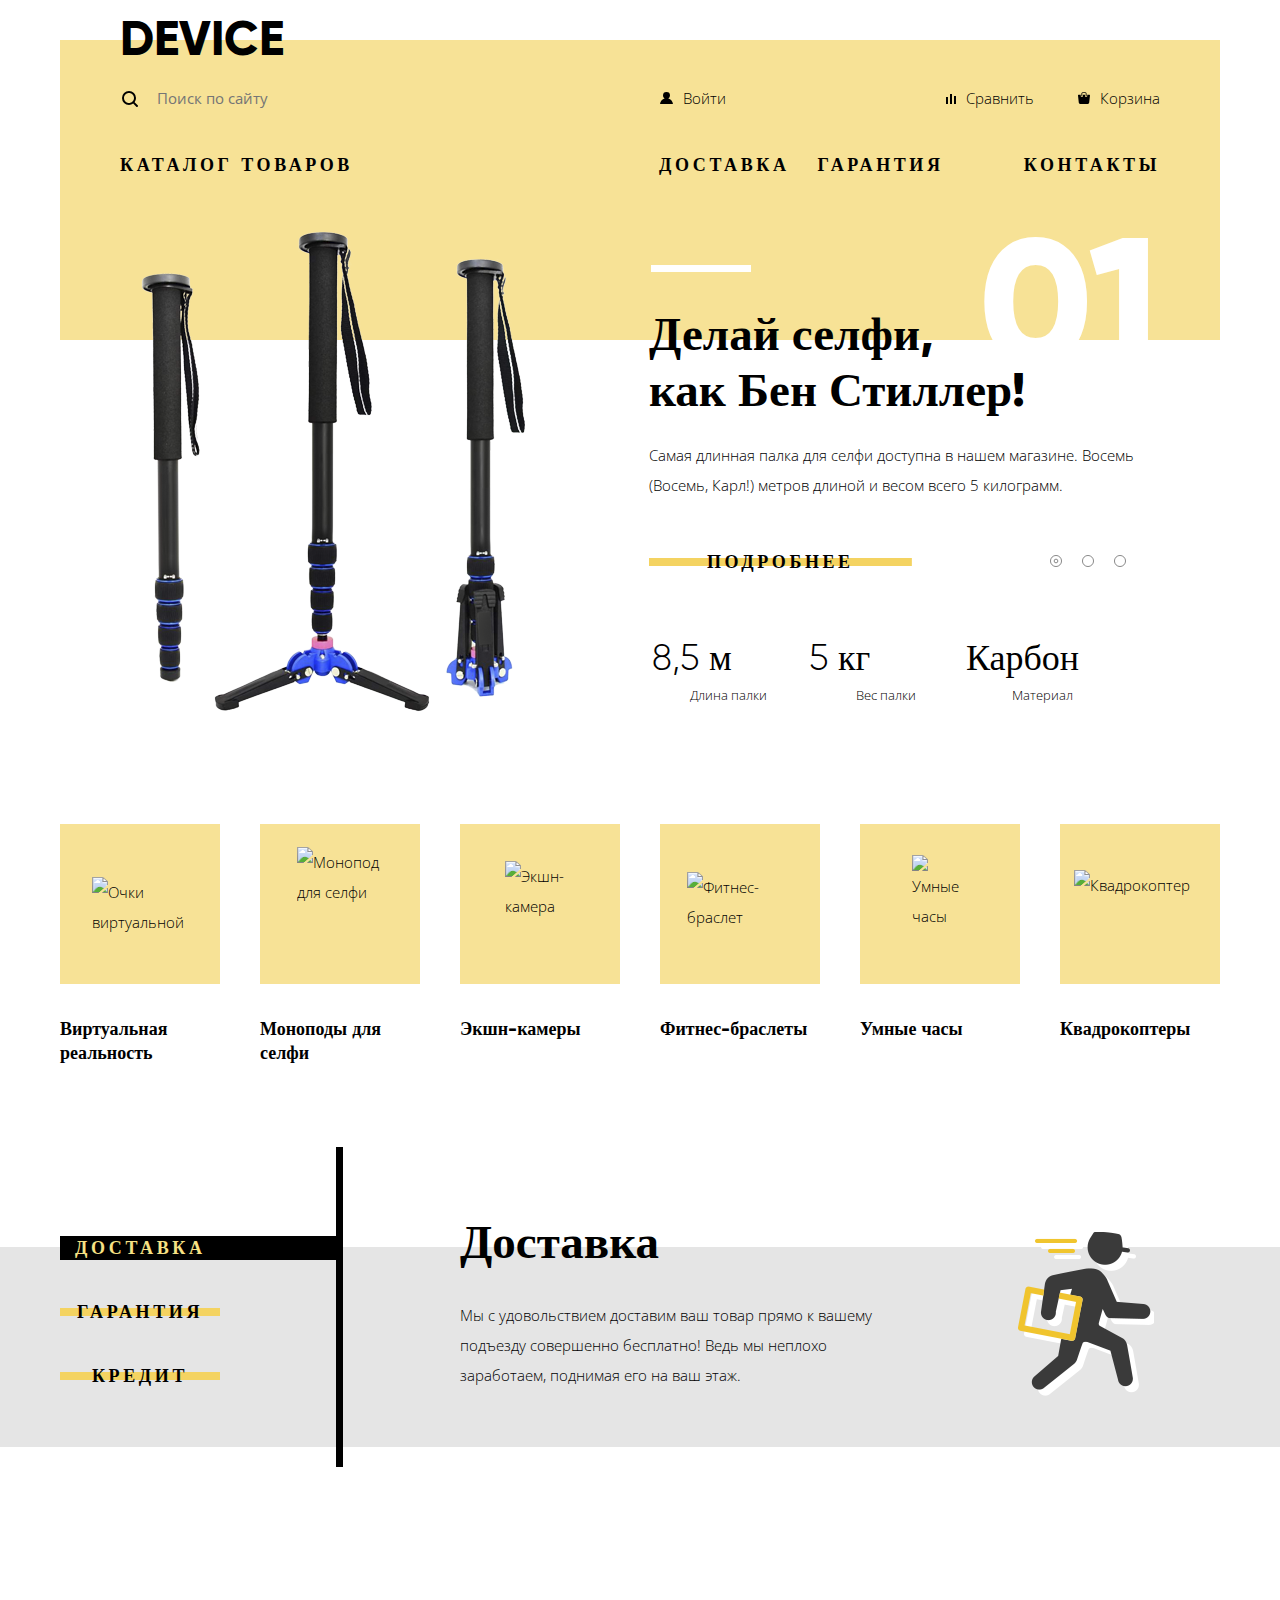
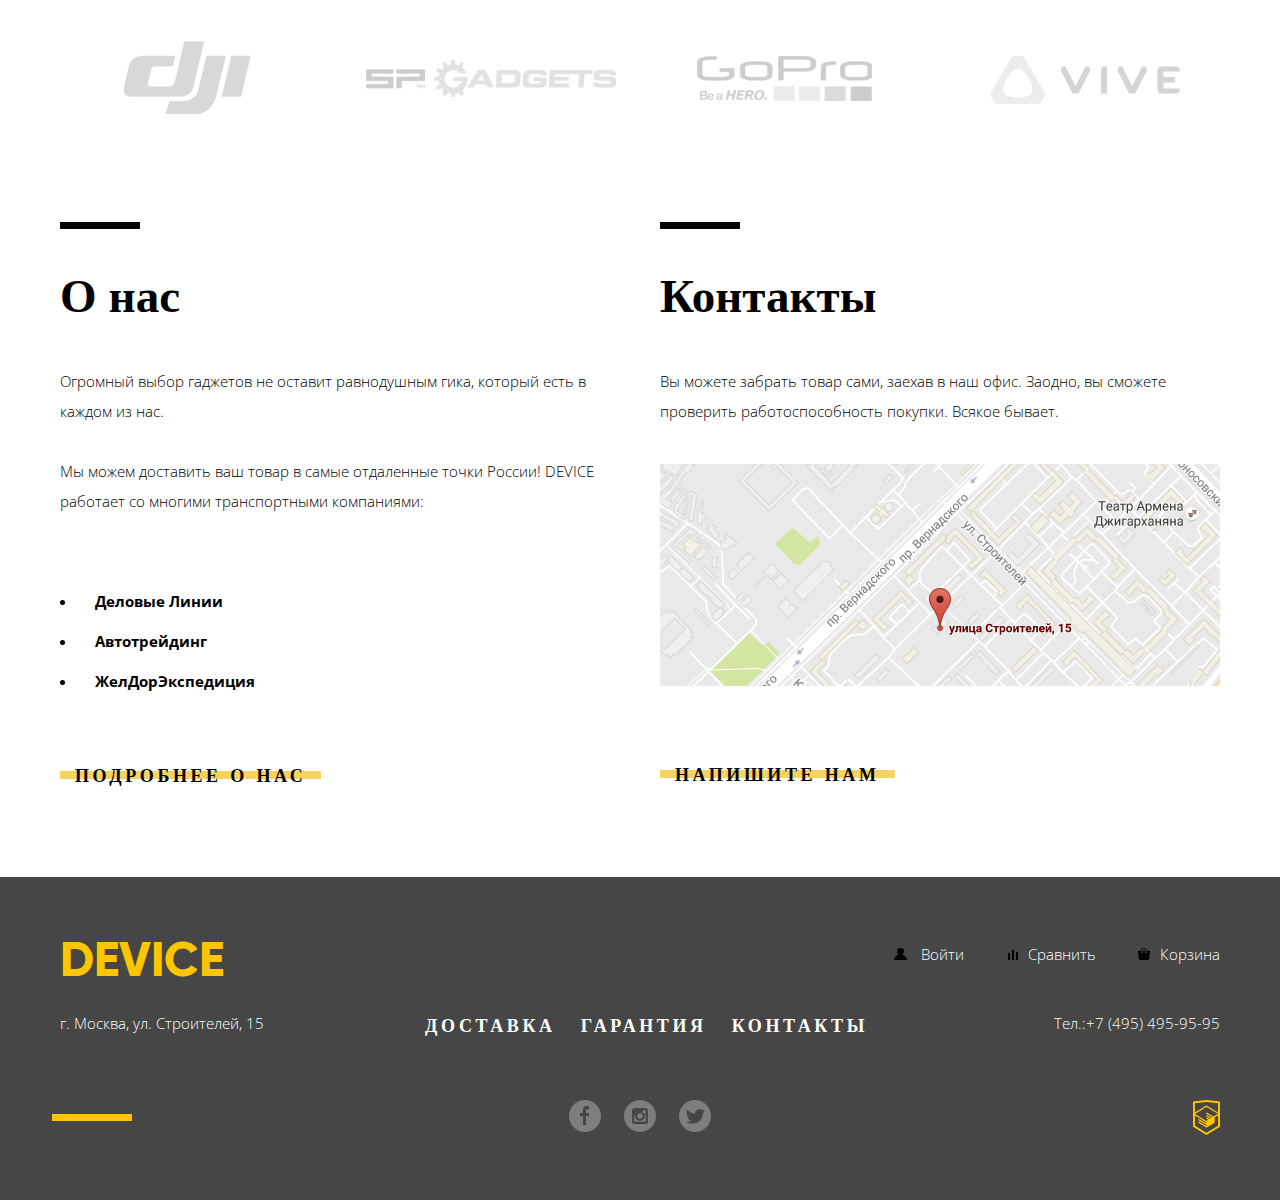
==== commit fbc2a516: "main page formatted" ====
--- a/index.html
+++ b/index.html
@@ -15,15 +15,16 @@
             <a class="main-navigation-logo" href="#">DEVICE</a>
             <div class="user-navigation">
                 <form class="site-search-form" action="https://echo.htmlacademy.ru" method="GET">
-                    <label for="site-search-field"> <!-- TODO: Place search pic on label? -->
-                        <p class="visually-hidden">Поле поиска по сайту</p>
+                     <label class="site-search-field" aria-label="Поиск по сайту">
+                        <input class="site-search-input" name="search" type="text" placeholder="Поиск по сайту" >
+                        <button class="site-search-button" type="submit">Найти</button>
                     </label>
-                    <input class="site-search-field" type="text" placeholder="Поиск по сайту" id="site-search-field">
-                    <button class="site-search-button" type="submit">Найти</button>
                 </form>
-                <a href="#" class="user-link">Валентин Петухов</a>
-                <a href="#" class="login-link">Войти</a>
-                <a href="#" class="logout-link">Выйти</a>
+                <div class="user-controls">
+                    <a href="#" class="user-link">Валентин Петухов</a>
+                    <a href="#" class="login-link">Войти</a>
+                    <a href="#" class="logout-link">Выйти</a>
+                </div>
                 <a href="#" class="compare-link">Сравнить</a>
                 <a href="#" class="cart-link">Корзина</a>
             </div>
@@ -47,32 +48,29 @@
             </ul>
         </nav>
     </header>
-    <main>
+    <main class="main-page">
         <h1 class="visually-hidden">Интернет-магазин Device</h1>
         <section class="special-offers main-container">
             <h2 class="visually-hidden">Специальные предложения</h2>
-            <ul class="special-offers-controls">
-                <li>
-                    <label for="offer-1"><span class="visually-hidden">Специальное предложение 1</span></label>
-                    <input class="visually-hidden" id="offer-1" type="radio" name="special-offers-controls" checked>
-                </li>
-                <li>
-                    <label for="offer-2"><span class="visually-hidden">Специальное предложение 2</span></label>
-                    <input class="visually-hidden" id="offer-2" type="radio" name="special-offers-controls">
-                </li>
-                <li>
-                    <label for="offer-3"><span class="visually-hidden">Специальное предложение 3</span></label>
-                    <input class="visually-hidden" id="offer-3" type="radio" name="special-offers-controls">
-                </li>
-            </ul>
+
+            <input class="visually-hidden" id="offer-1" type="radio" name="special-offers-controls" checked>
+            <input class="visually-hidden" id="offer-2" type="radio" name="special-offers-controls">
+            <input class="visually-hidden" id="offer-3" type="radio" name="special-offers-controls">
+            
+            <div class="special-offers-controls">
+                <label for="offer-1" aria-label="Палка для селфи"></label>
+                <label for="offer-2" aria-label="Фитнес-браслет"></label>
+                <label for="offer-3" aria-label="Квадрокоптер"></label>
+            </div>
+            
             <ul class="special-offers-list">
                 <li class="special-offers-item">
                     <h3 class="visually-hidden">Палка для селфи</h3>
                     <p class="special-offers-number">01</p>
                     <img class="special-offers-image" src="img/slider-1.png" 
                         width="384" height="486" alt="Палка селфи">
-                    <p class="special-offers-title">Делай селфи, как Бен Стиллер!</p>
-                    <p class="special-offers-decription">
+                    <p class="special-offers-title">Делай селфи,<br/> как Бен Стиллер!</p>
+                    <p class="special-offers-description">
                         Самая длинная палка для селфи доступна в нашем магазине.
                         Восемь (Восемь, Карл!) метров длиной и весом всего 5 килограмм.
                     </p>
@@ -80,24 +78,24 @@
                     <table class="special-offers-features">
                         <caption class="visually-hidden">Параметры товара</caption>
                         <tr>
+                            <td>8,5 м</td>
+                            <td>5 кг</td>
+                            <td>Карбон</td>
+                        </tr>
+                        <tr>
                             <th>Длина палки</th>
                             <th>Вес палки</th>
                             <th>Материал</th>
                         </tr>
-                        <tr>
-                            <td>8,5 м</td>
-                            <td>5 кг</td>
-                            <td>Карбон</td>
-                        </tr>
                     </table>
                 </li>
                 <li class="special-offers-item hidden">
                     <h3 class="visually-hidden">Фитнес-браслет</h3>
                     <p class="special-offers-number">02</p>
-                    <img class="special-offers-image" src="http://placehold.it/384x486" 
+                    <img class="special-offers-image" src="img/slider-2.png" 
                         width="384" height="486" alt="Фитнес-браслет">
-                    <p class="special-offers-title">Худеем правильно!</p>
-                    <p class="special-offers-decription">
+                    <p class="special-offers-title">Худеем <br/> правильно!</p>
+                    <p class="special-offers-description">
                         Мотивирующие фитнес-браслеты помогут найти в себе силы 
                         не пропускать занятия и соблюдать диету.
                     </p>
@@ -105,20 +103,20 @@
                     <table class="special-offers-features">
                         <caption class="visually-hidden">Параметры товара</caption>
                         <tr>
+                            <td>48 часов</td>
+                        </tr>
+                        <tr>
                             <th>Без подзарядки</th>
-                        </tr>
-                        <tr>
-                            <td>48 часов</td>
                         </tr>
                     </table>
                 </li>
                 <li class="special-offers-item hidden">
                     <h3 class="visually-hidden">Квадрокоптер</h3>
                     <p class="special-offers-number">03</p>
-                    <img class="special-offers-image" src="http://placehold.it/526x334" 
+                    <img class="special-offers-image" src="img/slider-3.png" 
                         width="526" height="334" alt="Изображение палки селфи">
                     <p class="special-offers-title">Порхает как бабочка, жалит как пчела!</p>
-                    <p class="special-offers-decription">
+                    <p class="special-offers-description">
                         Этот обычный, на первый взгляд, квадрокоптер оснащен 
                         мощным лазером, замаскированным под стандартную камеру.
                     </p>
@@ -126,12 +124,12 @@
                     <table class="special-offers-features">
                         <caption class="visually-hidden">Параметры товара</caption>
                         <tr>
+                            <td>800 м</td>
+                            <td>50 м</td>
+                        </tr>
+                        <tr> <!-- TODO: header below Ok? -->
                             <th>Дальность полета</th>
                             <th>Радиус поражения</th>
-                        </tr>
-                        <tr>
-                            <td>800 м</td>
-                            <td>50 м</td>
                         </tr>
                     </table>
                 </li>
@@ -201,7 +199,7 @@
             <ul class="services-list main-container">
                 <li class="services-item">
                     <input class="check-box visually-hidden" type="radio" name="service-item" id="service-1" checked>
-                    <label class="button" for="service-1">доставка</label>
+                    <label class="service-label button" for="service-1">доставка</label>
                     <div class="service-details">
                         <p class="service-name">Доставка</p>
                         <p class="service-description">
@@ -214,7 +212,7 @@
                 </li>
                 <li class="services-item">
                     <input class="check-box visually-hidden" type="radio" name="service-item" id="service-2">
-                    <label class="button" for="service-2">гарантия</label>
+                    <label class="service-label button" for="service-2">гарантия</label>
                     <div class="service-details">
                         <p class="service-name">Гарантия</p>
                         <p class="service-description">
@@ -227,7 +225,7 @@
                 </li>
                 <li class="services-item">
                     <input class="check-box visually-hidden" type="radio" name="service-item" id="service-3">
-                    <label class="button" for="service-3">кредит</label>
+                    <label class="service-label button" for="service-3">кредит</label>
                     <div class="service-details">
                         <p class="service-name">Кредит</p>
                         <p class="service-description">
@@ -245,25 +243,25 @@
             <ul class="partners-list">
                 <li class="partners-list-item">
                     <a href="http://">
-                        <img src="http://placehold.it/260x100" width="260" height="100" 
+                        <img src="img/partner-1.png" width="260" height="100" 
                             alt="dji">
                     </a>
                 </li>
                 <li class="partners-list-item">
                     <a href="http://">
-                        <img src="http://placehold.it/260x100" width="260" height="100" 
+                        <img src="img/partner-2.png" width="260" height="100" 
                             alt="spgadgets">
                     </a>
                 </li>
                 <li class="partners-list-item">
                     <a href="http://">
-                        <img src="http://placehold.it/260x100" width="260" height="100" 
+                        <img src="img/partner-3.png" width="260" height="100" 
                             alt="GoPro">
                     </a>
                 </li>
                 <li class="partners-list-item">
                     <a href="http://">
-                        <img src="http://placehold.it/260x100" width="260" height="100" 
+                        <img src="img/partner-4.png" width="260" height="100" 
                             alt="Vive">
                     </a>
                 </li>
@@ -290,31 +288,30 @@
                     Вы можете забрать товар сами, заехав в наш офис. Заодно, вы сможете проверить работоспособность покупки. 
                     Всякое бывает.
                 </p>
-                <img src="http://placehold.it/560x222" width="560" height="222" alt="Адрес на карте: улица Строителей, 15">
+                <img class="contacts-map" src="img/map.png" width="560" height="222" 
+                    alt="Адрес на карте: улица Строителей, 15">
                 <a class="button" href="http://">Напишите нам</a>
             </section>
         </div>
     </main>
     <footer class="main-footer">
         <div class="footer-wrapper main-container">
-            <div class="footer-user-navigation">
-                <a class="footer-navigation-logo">
-                    <img src="http://placehold.it/163x35" width="163" height="35" alt="Логотип интернет-магазина Device">
-                </a>
-                <div class="user-navigation">
-                    <a href="#" class="user-link">Валентин Петухов</a>
-                    <a href="#" class="login-link">Войти</a>
-                    <a href="#" class="logout-link">Выйти</a>
-                    <a href="#" class="compare-link">Сравнить</a>
-                    <a href="#" class="cart-link">Корзина</a>
+            <div class="footer-user-navigation-wrapper">
+                <a class="footer-navigation-logo" href="index.html">DEVICE</a>
+                <div class="footer-user-navigation">
+                    <a href="#" class="footer-user-link">Валентин Петухов</a>
+                    <a href="#" class="footer-login-link">Войти</a>
+                    <a href="#" class="footer-logout-link">Выйти</a>
+                    <a href="#" class="footer-compare-link">Сравнить</a>
+                    <a href="#" class="footer-cart-link">Корзина</a>
                 </div>
             </div>
             <div class="footer-contacts-site-navigation">
                 <p class="address">г. Москва, ул. Строителей, 15</p>
                 <ul class="footer-site-navigation">
-                    <li class="site-navigation-item"><a href="#">Доставка</a></li>
-                    <li class="site-navigation-item"><a href="#">Гарантия</a></li>
-                    <li class="site-navigation-item"><a href="#">Контакты</a></li>
+                    <li class="footer-site-navigation-item"><a href="#">Доставка</a></li>
+                    <li class="footer-site-navigation-item"><a href="#">Гарантия</a></li>
+                    <li class="footer-site-navigation-item"><a href="#">Контакты</a></li>
                 </ul>
                 <p class="phone">Тел.:<a href="tel:+7(495)495-95-95">+7 (495) 495-95-95</a></p>
             </div>
@@ -322,25 +319,22 @@
                 <ul class="footer-social-links">
                     <li class="social-links-item">
                         <a href="http://facebook.com">
-                            <img class="social-image" src="http://placehold.it/32x32" width="32" height="32" alt="Facebook">
-                            <span class="visually-hidden">Facebook</span>
+                            <img class="social-image" src="img/facebook.svg" width="32" height="32" alt="Facebook">
                         </a>
                     </li>
                     <li class="social-links-item">
                         <a href="http://instagram.com">
-                            <img class="social-image" src="http://placehold.it/32x32" width="32" height="32" alt="Instagram">
-                            <span class="visually-hidden">Instagram</span>
+                            <img class="social-image" src="img/instagram.svg" width="32" height="32" alt="Instagram">
                         </a>
                     </li>
                     <li class="social-links-item">
                         <a href="http://twitter.com">
-                            <img class="social-image" src="http://placehold.it/32x32" width="32" height="32" alt="Twitter">
-                            <span class="visually-hidden">Twitter</span>
+                            <img class="social-image" src="img/twitter.svg" width="32" height="32" alt="Twitter">
                         </a>
                     </li>
                 </ul>
                 <a href="#" class="html-academy-logo">
-                    <img src="http://placehold.it/27x35" width="27" height="35" alt="HTML Академия">
+                    <img src="img/html-academy.svg" width="27" height="35" alt="HTML Академия">
                     <span class="visually-hidden">HTML Академия</span>
                 </a>
             </div>
--- a/css/styles.css
+++ b/css/styles.css
@@ -65,6 +65,9 @@
     font-family: "gilroy-extrabold";
     font-size: 18px;
     line-height: 1.33;
+    font-weight: 800;
+    font-style: normal;
+    letter-spacing: 3.6px;
     text-transform: uppercase;
 
     background-image: linear-gradient(#f4d361, #f4d361);
@@ -72,8 +75,7 @@
     background-repeat: no-repeat;
     background-position: center;
 
-    padding-right: 10px;
-    padding-left: 10px; 
+    padding: 0 15px;
 }
 
 .button:hover {
@@ -85,6 +87,11 @@
 }
 
 /* main page*/
+
+.main-page {
+    margin-bottom: 86px;
+}
+
 .main-container {
     width: 1160px;
     margin: 0 auto;
@@ -98,7 +105,7 @@
 
     width: 1160px;
     margin: 40px auto 0;
-    padding: 0 60px;
+    padding: 43px 60px 0 60px;
     
     position: relative;
 }
@@ -113,14 +120,17 @@
     line-height: 1;
 
     color: #000;
-    
-    display: block;
-    margin: -25px 0 35px 0;
+   
+    position: absolute;
+    top: -25px;
+/*     display: block;
+    margin: -25px 0 35px 0; */
 }
 
 .user-navigation {
     display: flex;
-    margin-bottom: 45px;
+    margin-left: auto;
+    margin-bottom: 40px;
 }
 
 .site-search-form {
@@ -129,37 +139,90 @@
 }
 
 .site-search-field {
+    position: relative;
+}
+
+.site-search-field::before {
+    content: "";
+    background-image: url("../img/search.svg");
+
+    height: 16px;
+    width: 16px;
+
+    position: absolute;
+    top: 3px;
+    left: 2px;
+}
+
+.site-search-input {
     background-color: transparent;
     border: none;
 
     width: 340px;
-}
-
-.site-search-field:focus {
+    padding-left: 37px;
+}
+
+.site-search-input:focus {
     outline: none;
     border-bottom: 1px solid #000;
 }
 
 .site-search-button {
+    background-color: transparent;
+    border: 1px solid #000;
+    
     display: none;
 }
 
-.site-search-field:focus + .site-search-button {
+.site-search-input:focus + .site-search-button {
     display: inline;
 }
 
-.user-link {
+.user-controls {
+    width: 286px;
+    display: flex;
+    flex-flow: row wrap;
+}
+
+.main .user-link {
+    margin-right: 20px;
     display: none;
 }
 
-.logout-link {
+.main .logout-link {
     display: none;
+}
+
+.login-link::before {
+   content: url("../img/user.svg");
+   margin-right: 10px;
+}
+
+.compare-link {
+    /* margin-right: 40px; */
+}
+
+.compare-link::before {
+    content: url("../img/compare.svg");
+    margin-right: 10px;
+}
+
+.cart-link {
+    margin-left: auto; 
+}
+
+.cart-link::before {
+    content: url("../img/cart.svg");
+    margin-right: 10px;
 }
 
 .site-navigation {
     font-family: "gilroy-extrabold";
     font-size: 18px;
     line-height: 1.33;
+    font-weight: 800;
+    font-style: normal;
+    letter-spacing: 3.6px;
     text-transform: uppercase;
 
     list-style: none;
@@ -170,22 +233,22 @@
 }
 
 .site-navigation-item:first-child {
-    margin-right: 320px;
+    margin-right: 306px;
 }
 
 .site-navigation-item:nth-child(2) {
-    margin-right: 40px;
-}
-
-.site-navigation-item:nth-child(3) {
-    margin-right: auto;
+    margin-right: 28px;
+}
+
+.site-navigation-item:nth-child(4) {
+    margin-left: auto;
 }
 
 .sub-navigation-wrapper {
     background-color: #f7e296;
 
     width: 100%;
-    height: 143px;
+    height: 163px;
     margin-left: -60px;
     padding-left: 60px;
 
@@ -201,7 +264,7 @@
     line-height: 2.4;
     font-weight: 300;
     font-style: normal;
-    text-transform: none;
+    letter-spacing: 0.2px;
 
     list-style: none;
     padding: 0;
@@ -235,25 +298,92 @@
 /*special offers*/
 
 .special-offers {
-    margin-top: -150px;
+    margin: -33px 0 116px 0;
+    position: relative;
+}
+
+.special-offers::before {
+    content: "";
+
+    background-color: #fff;
+
+    height: 7px;
+    width: 100px;
+    
+    position: absolute;
+    top: -42px;
+    left: 651px;
 }
 
 .special-offers-list {
     list-style: none;
+    margin: 0;
+    padding: 0;
 }
 
 .special-offers-controls {
+    list-style: none;
+    margin: 0;
+    padding: 0;
+    display: flex;
+    
+    position: absolute;
+    top: 248px;
+    left: 1050px;
+}
+
+.special-offers-controls label {
+    margin-right: 20px;
+}
+
+.special-offers-controls label::before {
+    content: "";
+
+    display: block;
+    height: 12px;
+    width: 12px;
+
+    background-image: url("../img/slider-button.svg");
+}
+
+#offer-1:checked ~ .special-offers-list .special-offers-item:nth-child(1),
+#offer-2:checked ~ .special-offers-list .special-offers-item:nth-child(2),
+#offer-3:checked ~ .special-offers-list .special-offers-item:nth-child(3) {
+    display: flex;
+    flex-flow: column nowrap;
+    align-items: flex-start;
+}
+
+#offer-1:checked ~ .special-offers-controls label[for="offer-1"]::before,
+#offer-2:checked ~ .special-offers-controls label[for="offer-2"]::before,
+#offer-3:checked ~ .special-offers-controls label[for="offer-3"]::before {
+    background-image: url("../img/slider-button-selected.svg");
+}
+
+
+.special-offers-item {
+    padding-left: 649px;
+    
     display: none;
 }
 
-.special-offers-item {
-    padding-left: 500px;
-    min-height: 550px;
+.special-offers-number {
+    font-family: "gilroy-extrabold";
+    font-size: 180px;
+    line-height: 1;
+    font-weight: 800;
+    font-style: normal;
+    color: #fff;
+
+    margin: -94px 0 0 330px;
+   
+    position: absolute;
 }
 
 .special-offers-image {
     position: absolute;
-    margin-left: -500px;
+    margin-left: -508px;
+    margin-top: -79px;
 }
 
 .special-offers-title {
@@ -262,6 +392,20 @@
     line-height: 1.19;
     font-weight: 800;
     font-style: normal;
+
+    width: 500px;
+    margin: 0 0 21px 0;
+    position: relative;
+}
+
+.special-offers-description {
+    margin: 0 0 50px 0;
+    width: 485px;
+}
+
+.special-offers-item .button {
+    margin-bottom: 55px;
+    padding: 0 58px;
 }
 
 .special-offers-features th {
@@ -279,7 +423,16 @@
     font-style: normal;
 }
 
+.special-offers-features th,
+.special-offers-features td {
+    width: 155px;
+}
+
 /*product types*/
+
+.product-types {
+    margin-bottom: 182px;
+}
 
 .product-types-list {
     list-style: none;
@@ -300,7 +453,7 @@
 
 .product-type-image {
     height: 160px;
-    margin: 0;
+    margin: 0 0 33px 0;
 
     background-color: rgba(240, 197, 46, 0.5);
 
@@ -315,6 +468,8 @@
     line-height: 1.33;
     font-weight: 800;
     font-style: normal;
+
+    margin: 0;
 }
 
 /* Services*/
@@ -323,35 +478,64 @@
     background-color: #e5e5e5;
 
     min-height: 200px;
+    margin-bottom: 182px;
 }
 
 .services-list {
     list-style: none;
     padding: 0;
+
+    position: relative;
+    top: -11px;
+}
+
+.services-list::before {
+    content: "";
+
+    background-color: #000;
+
+    height: 320px;
+    width: 7px;
+    position: absolute;
+    left: 276px;
+    top: -89px;
 }
 
 .services-item {
-    position: relative;
+    margin-bottom: 40px;
 }
 
 .service-details {
     position: absolute;
     margin-left: 400px;
-    top: 0;
+    top: -17px;
 
     display: none;
+}
+
+.service-label {
+    font-family: "gilroy-extrabold";
+    font-size: 18px;
+    line-height: 1.33;
+    font-weight: 800;
+    font-style: normal;
+    letter-spacing: 3.6px;
+    text-align: center;
+
+    width: 160px;
+
+    display: block;
 }
 
 .check-box:checked ~ .service-details {
     display: block;
 }
 
-.check-box:checked + .button {
-    width: 278px;
-
+.check-box:checked + .service-label {
     color: #f7e184;
     background-color: #000;
     background-image: none;
+    box-shadow: 118px 0px 0px 0px #000;
 }
 
 .service-name {
@@ -361,20 +545,26 @@
     font-weight: 800;
     font-style: normal;
 
-    margin: 0;
+    margin: 0 0 33px 0;
 }
 
 .service-description {
     width: 437px;
+    margin: 0;
 }
 
 .service-image {
     position: absolute;
-    top: 0;
-    right: 0;
+    top: 13px;
+    right: -257px;
 }
 
 /*Partners*/
+
+.partners {
+    margin-bottom: 135px;
+}
+
 .partners-list {
     list-style: none;
     padding: 0;
@@ -395,6 +585,25 @@
 
 .about-us-contancts-wrapper {
     display: flex;
+    justify-content: space-between;
+}
+
+.about-us {
+    width: 560px;
+
+    position: relative;
+}
+
+.about-us::before {
+    content: "";
+    background-color: #000;
+
+    height: 7px;
+    width: 80px;
+
+    position: absolute;
+    top: -51px;
+    left: 0;
 }
 
 .about-us-header {
@@ -403,46 +612,205 @@
     line-height: 1.02;
     font-weight: 800;
     font-style: normal;
+
+    margin: 0 0 45px 0;
+}
+
+.about-us p:nth-of-type(1) {
+    margin: 0 0 30px 0;
+}
+
+.about-us p:nth-of-type(2) {
+    margin: 0 0 70px 0;
 }
 
 .transport-companies-list {
     font-weight: bold;
+    
+    padding-left: 17px;
+    margin: 0 0 65px 0;
+}
+
+.transport-companies-list > li {
+    padding-left: 18px;
+    margin-bottom: 10px;
+}
+
+/* Contacts*/
+
+.contacts {
+    width: 560px;
+
+    position: relative;
+}
+
+.contacts::before {
+    content: "";
+    background-color: #000;
+
+    height: 7px;
+    width: 80px;
+
+    position: absolute;
+    top: -51px;
+    left: 0;
+}
+
+.contacts-header {
+    font-family: "gilroy-extrabold";
+    font-size: 47px;
+    line-height: 1.02;
+    font-weight: 800;
+    font-style: normal;
+
+    margin: 0 0 45px 0;
+}
+
+.contacts p:nth-of-type(1) {
+    margin: 0 0 38px 0;
+}
+
+.contacts-map {
+    margin: 0 0 65px 0;
 }
 
 /*Footer*/
 
 .main-footer {
     background-color: #464646;
-}
-
-.footer-user-navigation {
+    color: #fff;
+
+    padding-top: 59px;
+
+    position: relative;
+}
+
+.main-footer::before {
+    content: "";
+    background-color: #ffc600;
+
+    height: 7px;
+    width: 80px;
+
+    position: absolute;
+    top: 237px;
+    left: 52px;
+}
+
+
+.footer-user-navigation-wrapper {
     font-size: 15px;
     line-height: 2.4;
 
-    display: flex;
+    margin-bottom: 24px;
+
+    display: flex;
+    justify-content: space-between;
+}
+
+.footer-navigation-logo {
+    font-family: "gilroy-extrabold";
+    font-size: 48px;
+    line-height: 1;
+
+    color: #ffc600;
+}
+
+.footer-compare-link {
+    margin-right: 38px;
+}
+
+.footer-compare-link::before {
+    content: url("../img/compare.svg");
+    margin-right: 10px;
+}
+
+.footer-login-link::before {
+    content: url("../img/user.svg");
+    margin-right: 14px;
+}
+
+.footer-login-link,
+.footer-logout-link {
+    margin-right: 40px;
+}
+
+.footer-user-link {
+    margin-right: 25px;
+}
+
+.footer-user-link,
+.footer-logout-link {
+    display: none;
+}
+
+.footer-cart-link::before {
+    content: url("../img/cart.svg");
+    margin-right: 10px;
 }
 
 .footer-contacts-site-navigation {
     display: flex;
+    justify-content: space-between;
+    margin-bottom: 62px;
+}
+
+.footer-contacts-site-navigation .address {
+    margin: 0;
+}
+
+.footer-contacts-site-navigation .phone {
+    margin: 0;
+}
+
+.footer-site-navigation {
+    list-style: none;
+    padding: 0;
+    margin: 6px 0 0 0;
+    
+    display: flex;
+}
+
+.footer-site-navigation-item {
+    font-family: "gilroy-extrabold";
+    font-size: 18px;
+    line-height: 1.33;
+    font-weight: 800;
+    font-style: normal;
+    letter-spacing: 3.6px;
+    text-transform: uppercase;
+    
+    margin-right: 25px;
 }
 
 .footer-social-links-logo {
     display: flex;
-}
-
-.footer-site-navigation {
-    list-style: none;
-    padding: 0;
+    margin-bottom: 56px;
+}
+
+.footer-social-links {
+    list-style: none;
+    padding: 0;
+    margin: 0 459px 0 auto;
     
     display: flex;
 }
 
-.footer-social-links {
-    list-style: none;
-    padding: 0;
-    margin: 0;
-    
-    display: flex;
+.social-links-item {
+    margin-right: 23px;
+}
+
+.social-image {
+    opacity: 0.3;
+}
+
+.social-image:hover,
+.social-image:focus {
+    opacity: 0.6;
+}
+
+.social-image:active {
+    opacity: 0.1;
 }
 
 /*Modals*/
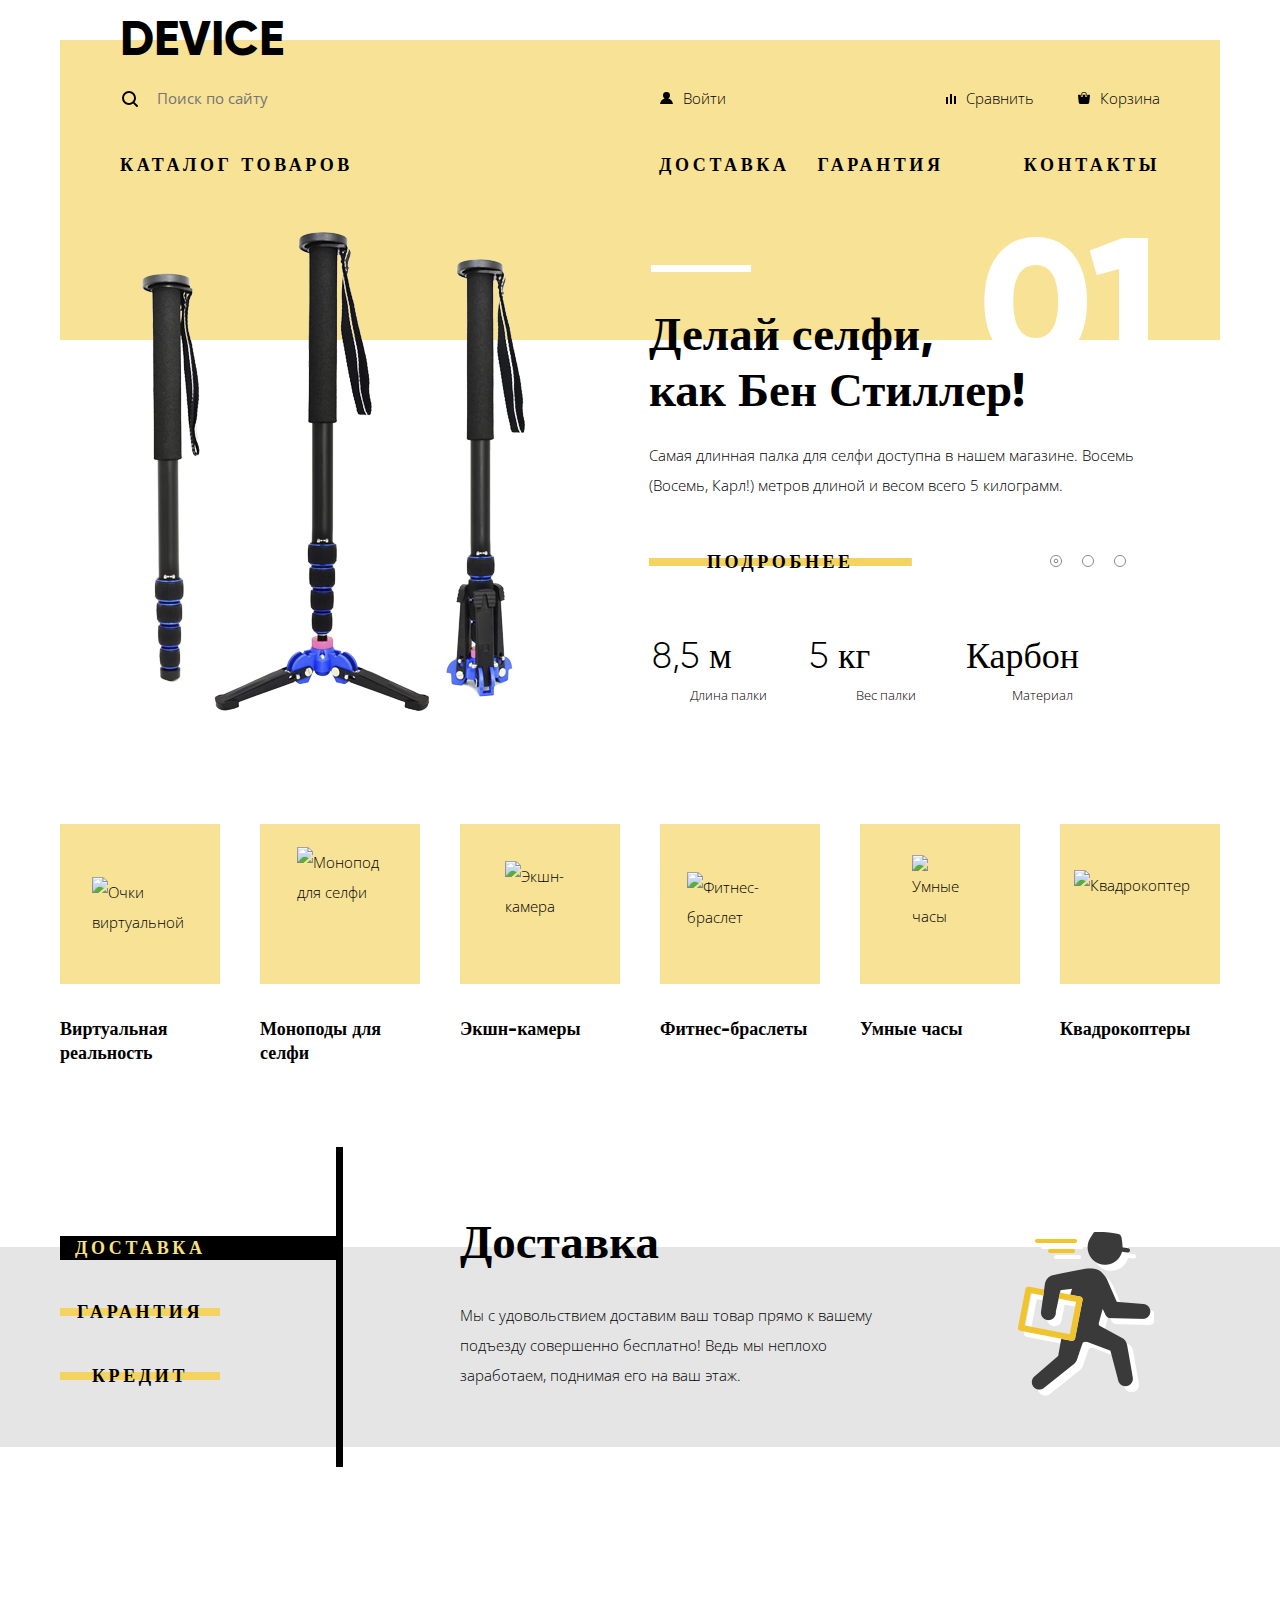
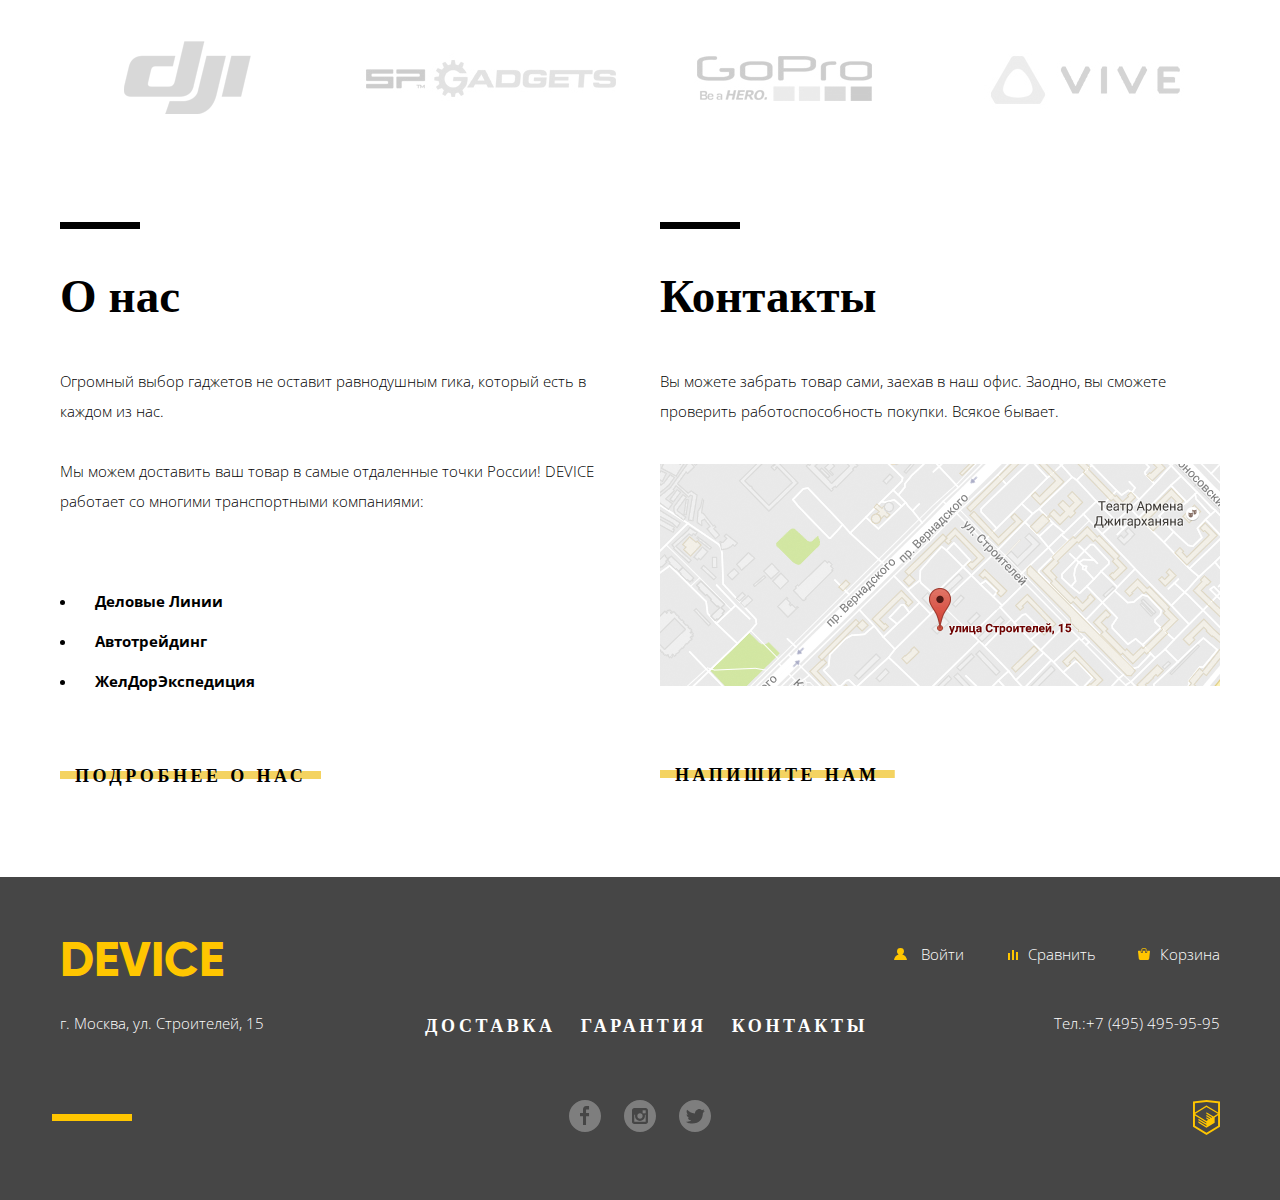
==== commit 706aac90: "table header and body added with flex order; Footer icons colored; partners images colored on hover" ====
--- a/index.html
+++ b/index.html
@@ -77,16 +77,20 @@
                     <a href="#" class="button">Подробнее</a>
                     <table class="special-offers-features">
                         <caption class="visually-hidden">Параметры товара</caption>
-                        <tr>
-                            <td>8,5 м</td>
-                            <td>5 кг</td>
-                            <td>Карбон</td>
-                        </tr>
-                        <tr>
-                            <th>Длина палки</th>
-                            <th>Вес палки</th>
-                            <th>Материал</th>
-                        </tr>
+                        <thead>
+                            <tr>
+                                <th>Длина палки</th>
+                                <th>Вес палки</th>
+                                <th>Материал</th>
+                            </tr>
+                        </thead>
+                        <tbody>
+                            <tr>
+                                <td>8,5 м</td>
+                                <td>5 кг</td>
+                                <td>Карбон</td>
+                            </tr>
+                        </tbody>
                     </table>
                 </li>
                 <li class="special-offers-item hidden">
@@ -102,12 +106,16 @@
                     <a href="#" class="button">Подробнее</a>
                     <table class="special-offers-features">
                         <caption class="visually-hidden">Параметры товара</caption>
-                        <tr>
-                            <td>48 часов</td>
-                        </tr>
-                        <tr>
-                            <th>Без подзарядки</th>
-                        </tr>
+                        <thead>
+                            <tr>
+                                <th>Без подзарядки</th>
+                            </tr>
+                        </thead>
+                        <tbody>
+                            <tr>
+                                <td>48 часов</td>
+                            </tr>
+                        </tbody>
                     </table>
                 </li>
                 <li class="special-offers-item hidden">
@@ -123,14 +131,18 @@
                     <a href="#" class="button">Подробнее</a>
                     <table class="special-offers-features">
                         <caption class="visually-hidden">Параметры товара</caption>
-                        <tr>
-                            <td>800 м</td>
-                            <td>50 м</td>
-                        </tr>
-                        <tr> <!-- TODO: header below Ok? -->
-                            <th>Дальность полета</th>
-                            <th>Радиус поражения</th>
-                        </tr>
+                        <thead>
+                            <tr> <!-- TODO: header below Ok? -->
+                                <th>Дальность полета</th>
+                                <th>Радиус поражения</th>
+                            </tr>
+                        </thead>
+                        <tbody>
+                            <tr>
+                                <td>800 м</td>
+                                <td>50 м</td>
+                            </tr>
+                        </tbody>
                     </table>
                 </li>
             </ul>
@@ -243,26 +255,26 @@
             <ul class="partners-list">
                 <li class="partners-list-item">
                     <a href="http://">
-                        <img src="img/partner-1.png" width="260" height="100" 
-                            alt="dji">
+                        <img class="partners-image general" src="img/partner-1.png" width="260" height="100" alt="dji">
+                        <img class="partners-image selected" src="img/partner-1-color.png" width="260" height="100" alt="dji">
                     </a>
                 </li>
                 <li class="partners-list-item">
                     <a href="http://">
-                        <img src="img/partner-2.png" width="260" height="100" 
-                            alt="spgadgets">
+                        <img class="partners-image general" src="img/partner-2.png" width="260" height="100" alt="SP Gadgets">
+                        <img class="partners-image selected" src="img/partner-2-color.png" width="260" height="100" alt="SP Gadgets">
                     </a>
                 </li>
                 <li class="partners-list-item">
                     <a href="http://">
-                        <img src="img/partner-3.png" width="260" height="100" 
-                            alt="GoPro">
+                        <img class="partners-image general" src="img/partner-3.png" width="260" height="100" alt="GoPro">
+                        <img class="partners-image selected" src="img/partner-3-color.png" width="260" height="100" alt="GoPro">
                     </a>
                 </li>
                 <li class="partners-list-item">
                     <a href="http://">
-                        <img src="img/partner-4.png" width="260" height="100" 
-                            alt="Vive">
+                        <img class="partners-image general" src="img/partner-4.png" width="260" height="100" alt="Vive">
+                        <img class="partners-image selected" src="img/partner-4-color.png" width="260" height="100" alt="Vive">
                     </a>
                 </li>
             </ul>
--- a/css/styles.css
+++ b/css/styles.css
@@ -408,6 +408,15 @@
     padding: 0 58px;
 }
 
+.special-offers-features {
+    display: flex;
+    flex-flow: column nowrap;
+}
+
+.special-offers-features thead {
+    order: 1;
+}
+
 .special-offers-features th {
     font-size: 13px;
     line-height: 1.5;
@@ -581,6 +590,19 @@
     margin-right: 0;
 }
 
+.partners-image.selected {
+    display: none;
+}
+
+.partners-list-item:hover .partners-image.general {
+    display: none;
+}
+
+.partners-list-item:hover .partners-image.selected {
+    display: initial;
+}
+
+
 /* about us*/
 
 .about-us-contancts-wrapper {
@@ -721,12 +743,12 @@
 }
 
 .footer-compare-link::before {
-    content: url("../img/compare.svg");
+    content: url("../img/compare-footer.svg");
     margin-right: 10px;
 }
 
 .footer-login-link::before {
-    content: url("../img/user.svg");
+    content: url("../img/user-footer.svg");
     margin-right: 14px;
 }
 
@@ -745,7 +767,7 @@
 }
 
 .footer-cart-link::before {
-    content: url("../img/cart.svg");
+    content: url("../img/cart-footer.svg");
     margin-right: 10px;
 }
 
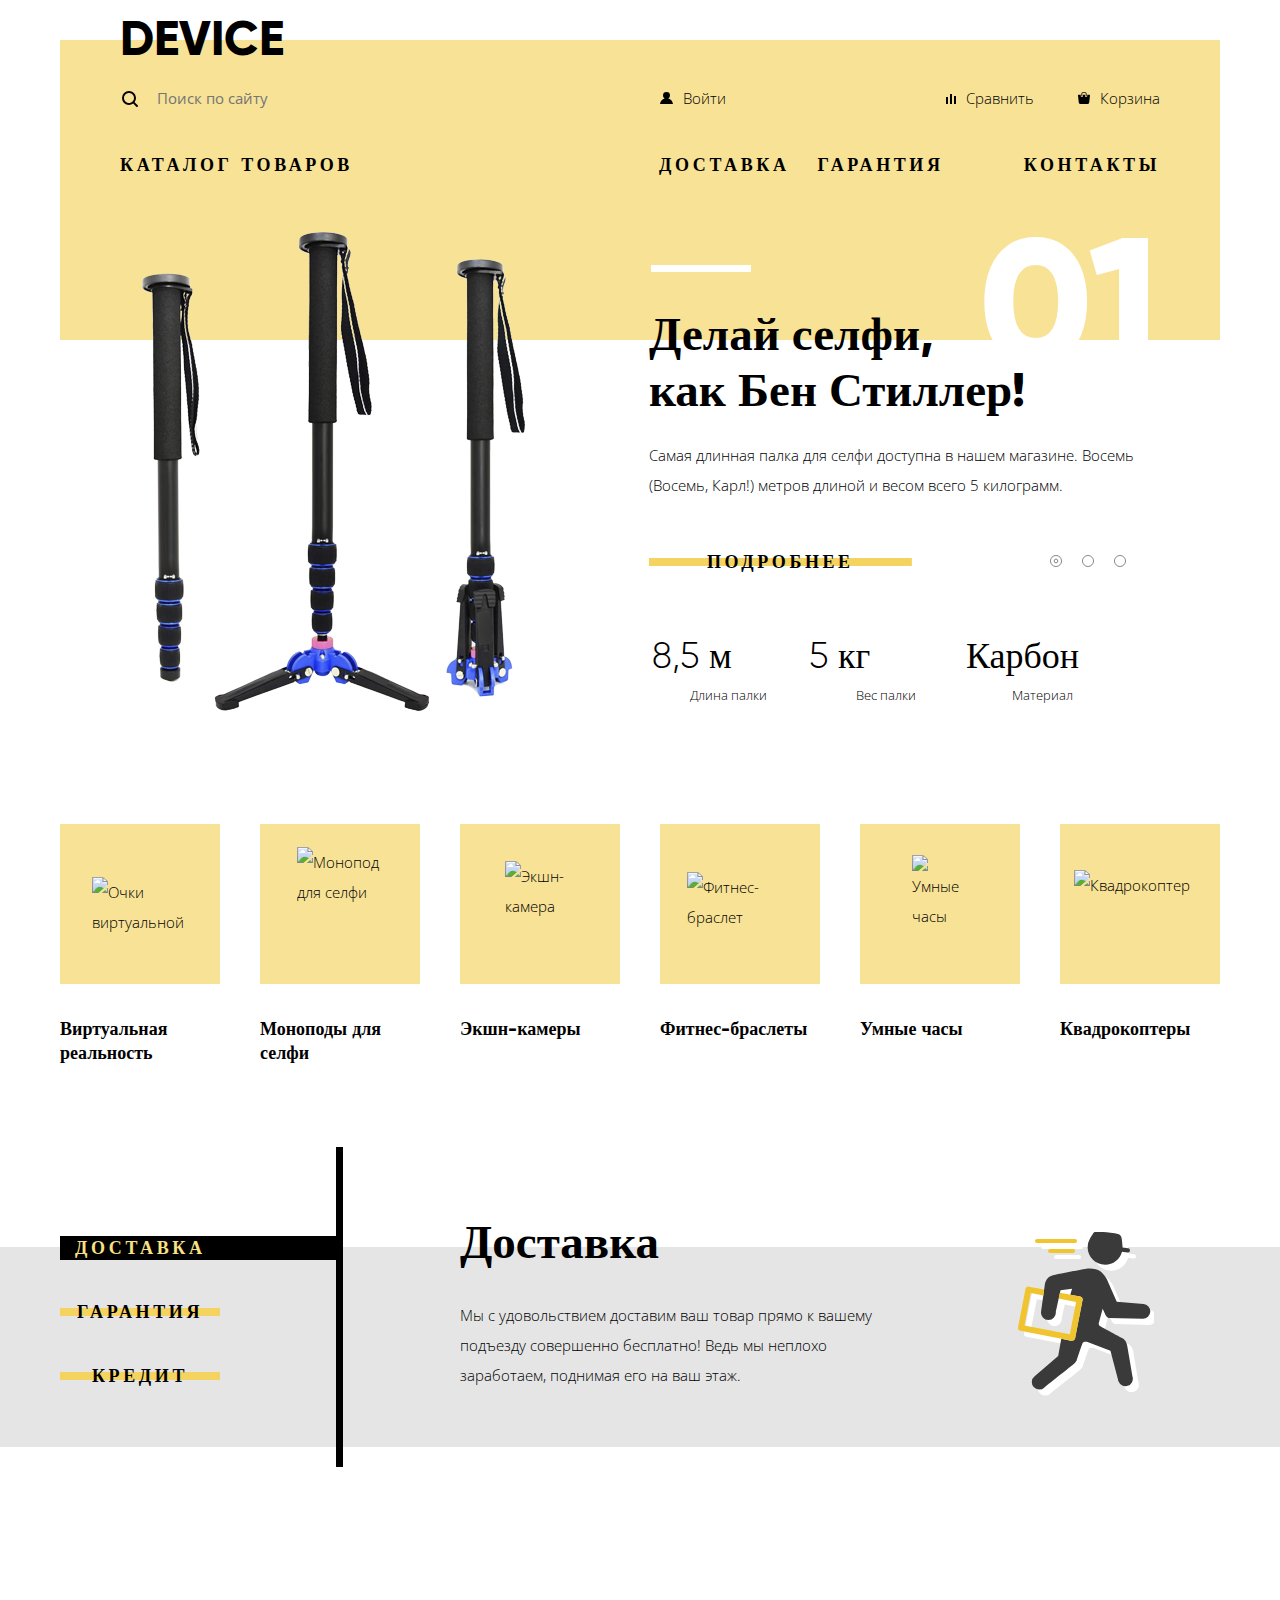
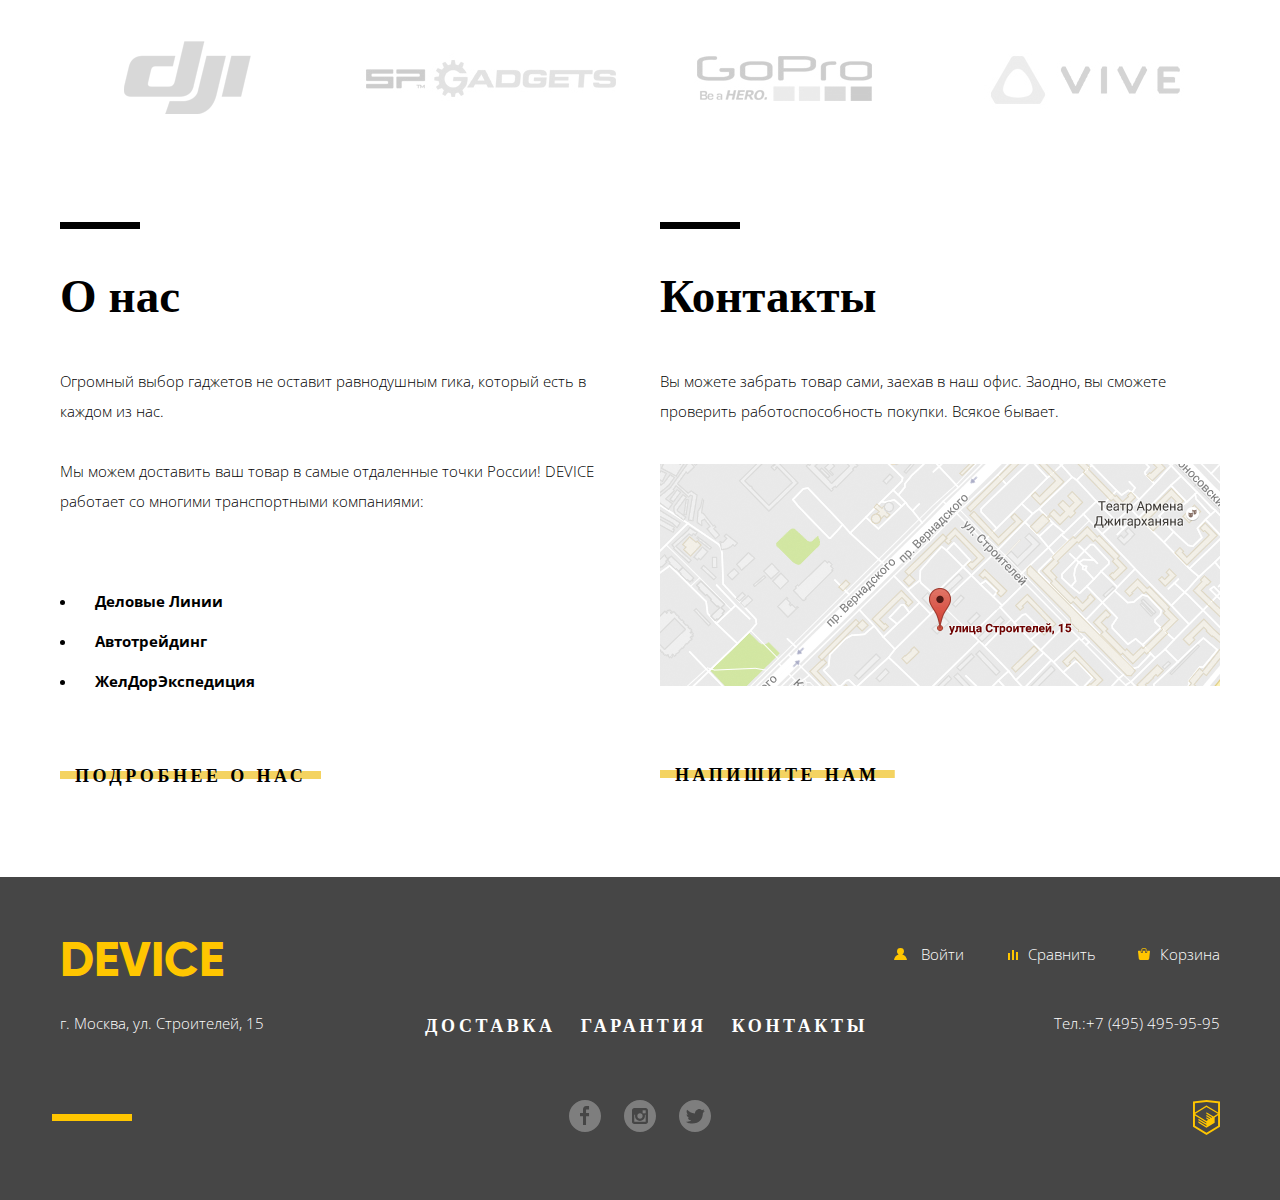
==== commit e8baa3ec: "service svg icons added" ====
--- a/index.html
+++ b/index.html
@@ -132,7 +132,7 @@
                     <table class="special-offers-features">
                         <caption class="visually-hidden">Параметры товара</caption>
                         <thead>
-                            <tr> <!-- TODO: header below Ok? -->
+                            <tr>
                                 <th>Дальность полета</th>
                                 <th>Радиус поражения</th>
                             </tr>
@@ -218,7 +218,7 @@
                             Мы с удовольствием доставим ваш товар прямо к вашему подъезду совершенно бесплатно! 
                             Ведь мы неплохо заработаем, поднимая его на ваш этаж.
                         </p>
-                        <img class="service-image" src="img/delivery.png" 
+                        <img class="service-image" src="img/delivery.svg" 
                             width="136" height="164" alt="Изображение услуги доставки">
                     </div>
                 </li>
@@ -231,7 +231,7 @@
                             Если из-за возгорания купленного у нас товара у вас сгорит дом — не переживайте, 
                             мы выдадим вам новый. Товар, не дом, конечно же.
                         </p>
-                        <img class="service-image" src="http://placehold.it/171x194" 
+                        <img class="service-image" src="img/warranty.svg" 
                             width="171" height="194" alt="Изображение услуги гарантии">
                     </div>
                 </li>
@@ -244,7 +244,7 @@
                             Залезть в долговую яму стало проще! Кредитные консультанты подберут для вас 
                             наиболее выгодные условия кредита. Выгодные для нашего банка, разумеется.
                         </p>
-                        <img class="service-image" src="http://placehold.it/156x186" 
+                        <img class="service-image" src="img/credit.svg" 
                             width="156" height="186" alt="Изображение услуги кредит">
                     </div>
                 </li>
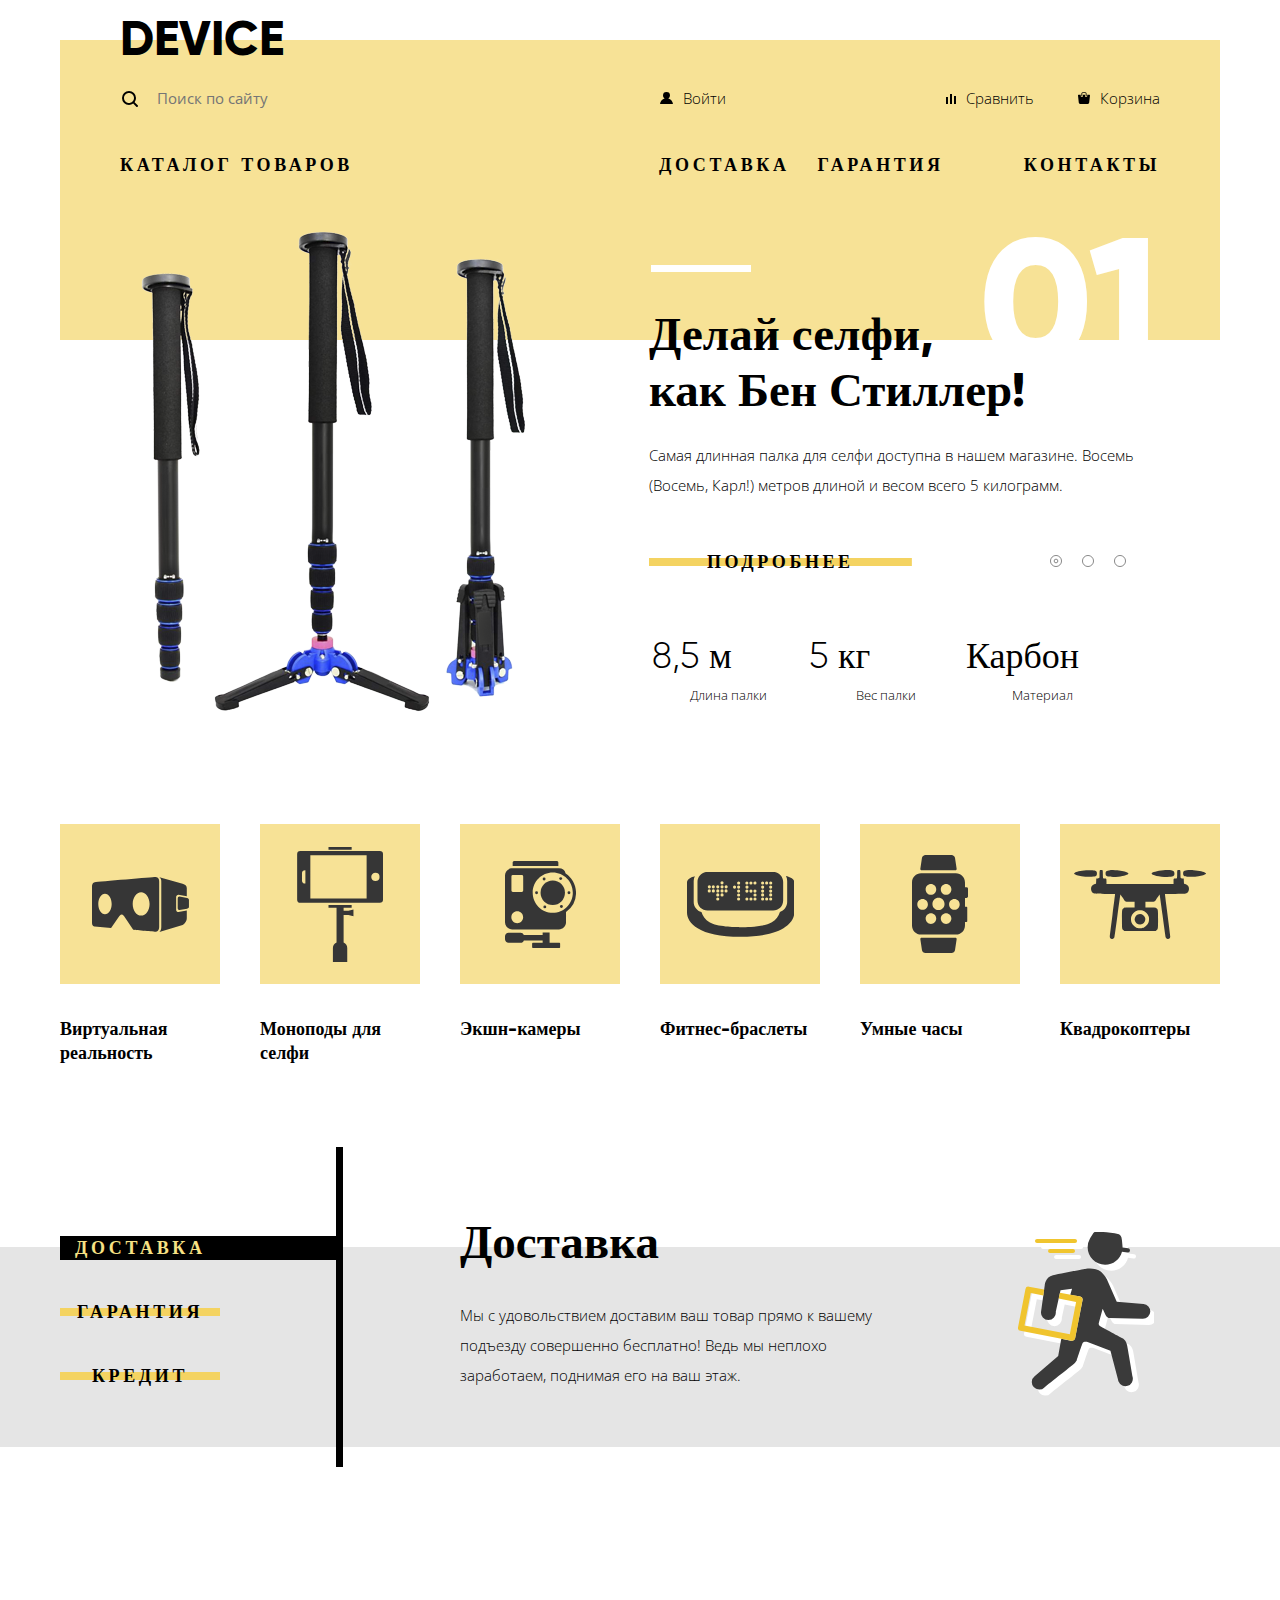
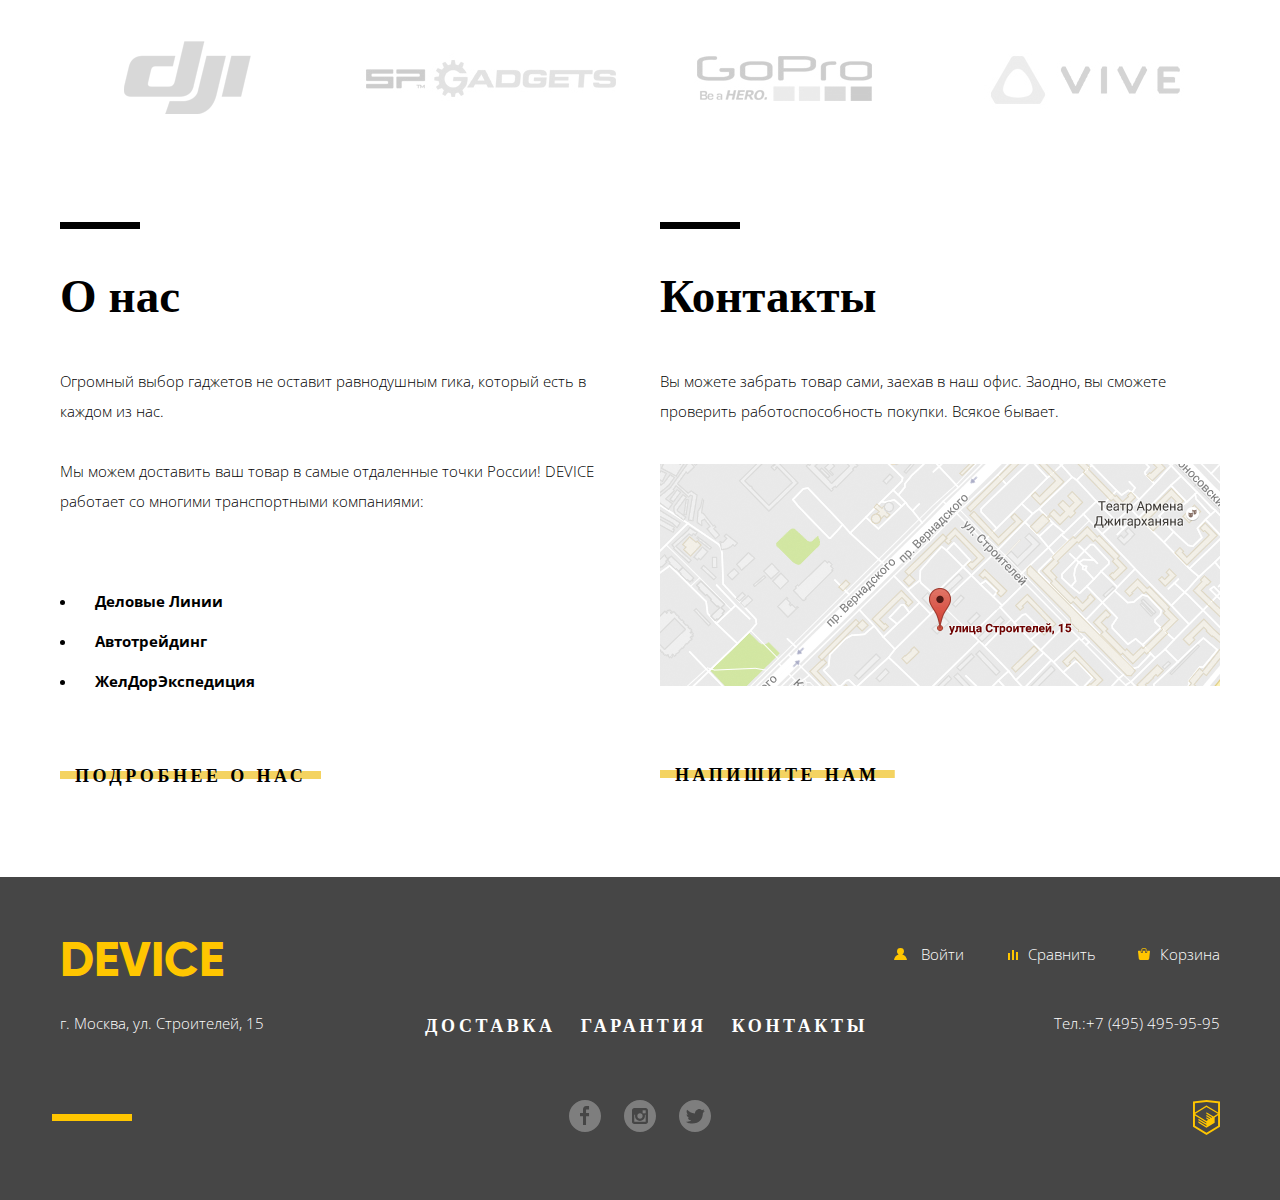
==== commit 8abee399: "product-types icons added" ====
--- a/index.html
+++ b/index.html
@@ -153,7 +153,7 @@
                 <li class="product-types-item">
                     <a href="#">
                         <p class="product-type-image">
-                            <img src="http://placehold.it/97x55" width="97" height="55"
+                            <img src="img/product-types-1.svg" width="97" height="55"
                                 alt="Очки виртуальной реальности">
                         </p>
                         <p class="product-type-name">Виртуальная реальность</p>
@@ -162,7 +162,7 @@
                 <li class="product-types-item">
                     <a href="monopods_catalog.html">
                         <p class="product-type-image">
-                            <img src="http://placehold.it/86x115" width="86" height="115"
+                            <img src="img/product-types-2.svg" width="86" height="115"
                                 alt="Монопод для селфи">
                         </p>
                         <p class="product-type-name">Моноподы для селфи</p>
@@ -171,7 +171,7 @@
                 <li class="product-types-item">
                     <a href="#">
                         <p class="product-type-image">
-                            <img src="http://placehold.it/71x87" width="71" height="87"
+                            <img src="img/product-types-3.svg" width="71" height="87"
                                 alt="Экшн-камера">
                         </p>
                         <p class="product-type-name">Экшн-камеры</p>
@@ -180,7 +180,7 @@
                 <li class="product-types-item">
                     <a href="#">
                         <p class="product-type-image">
-                            <img src="http://placehold.it/107x65" width="107" height="65"
+                            <img src="img/product-types-4.svg" width="107" height="65"
                                 alt="Фитнес-браслет">
                         </p>
                         <p class="product-type-name">Фитнес-браслеты</p>
@@ -189,7 +189,7 @@
                 <li class="product-types-item">
                     <a href="#">
                         <p class="product-type-image">
-                            <img src="http://placehold.it/56x98" width="56" height="98"
+                            <img src="img/product-types-5.svg" width="56" height="98"
                                 alt="Умные часы">
                         </p>
                         <p class="product-type-name">Умные часы</p>
@@ -198,7 +198,7 @@
                 <li class="product-types-item">
                     <a href="#">
                         <p class="product-type-image">
-                            <img src="http://placehold.it/97x55" width="132" height="69"
+                            <img src="img/product-types-6.svg" width="132" height="69"
                                 alt="Квадрокоптер">
                         </p>
                         <p class="product-type-name">Квадрокоптеры</p>
